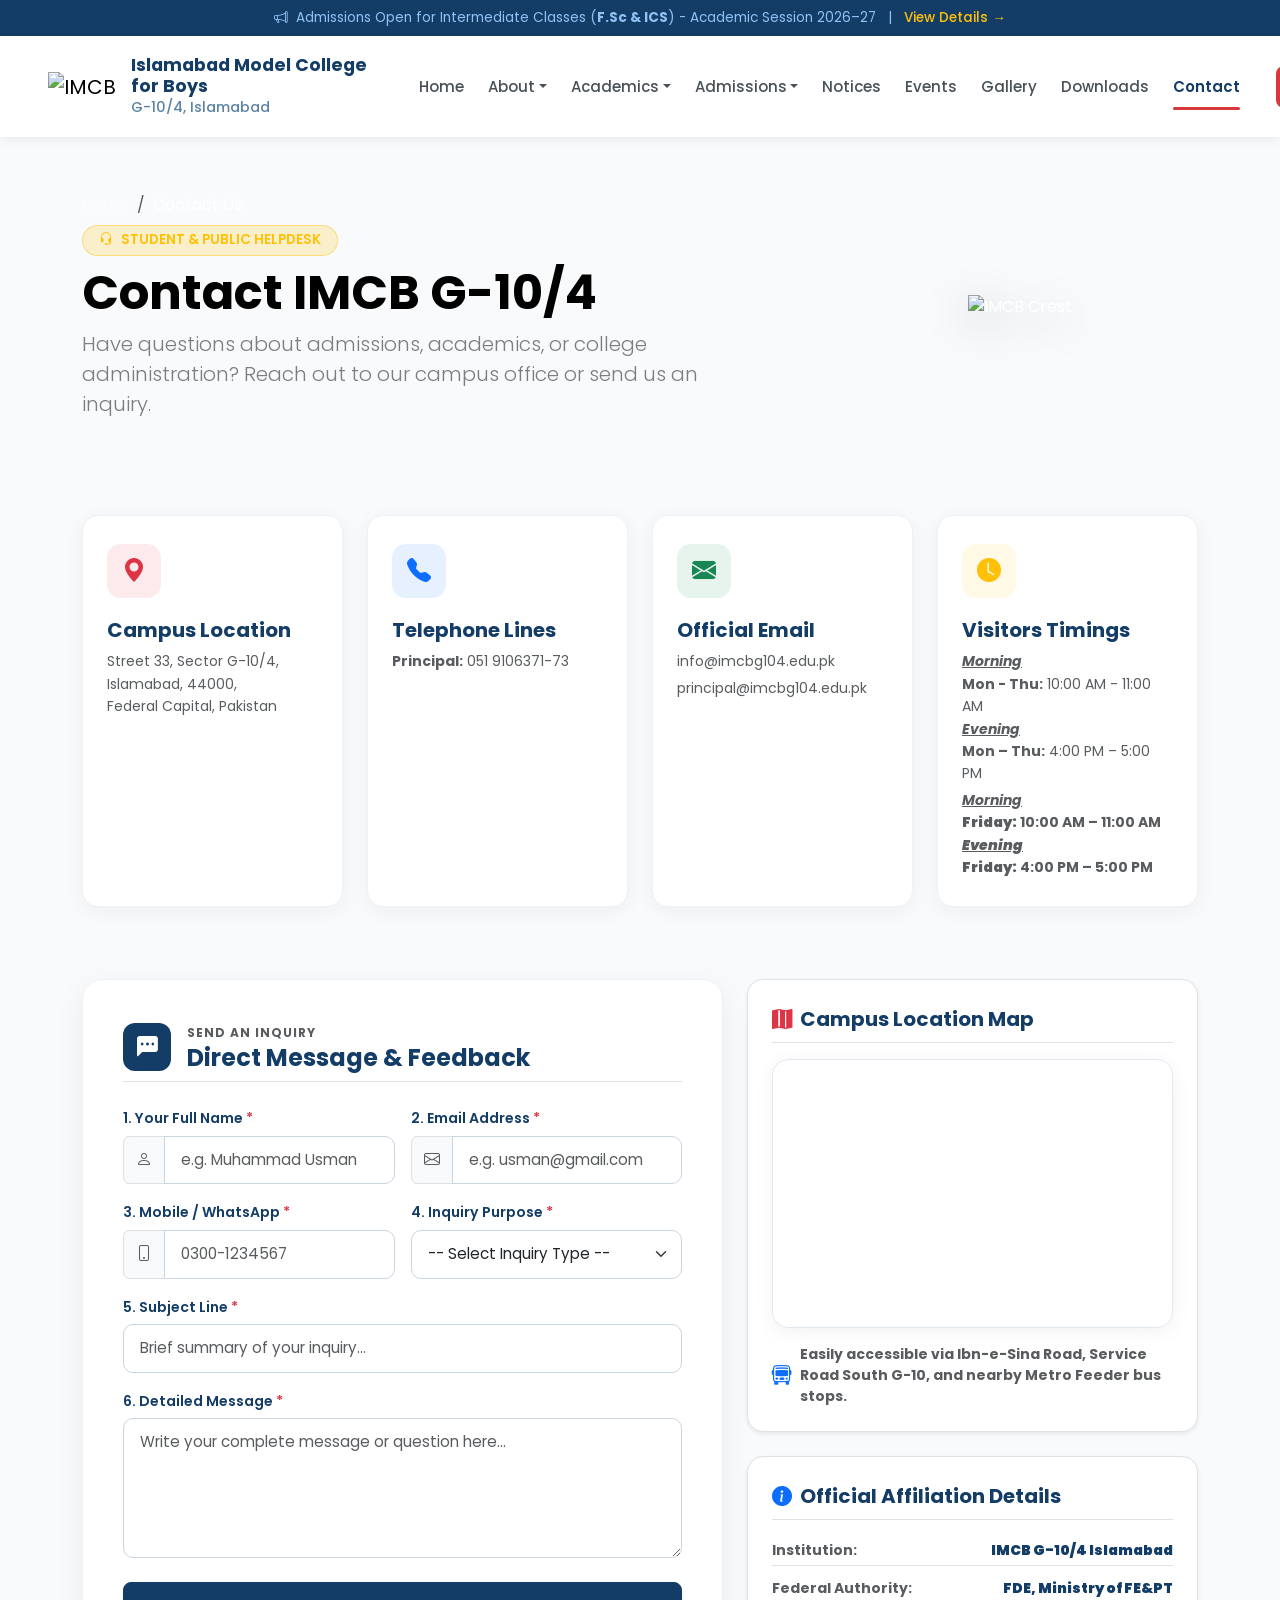
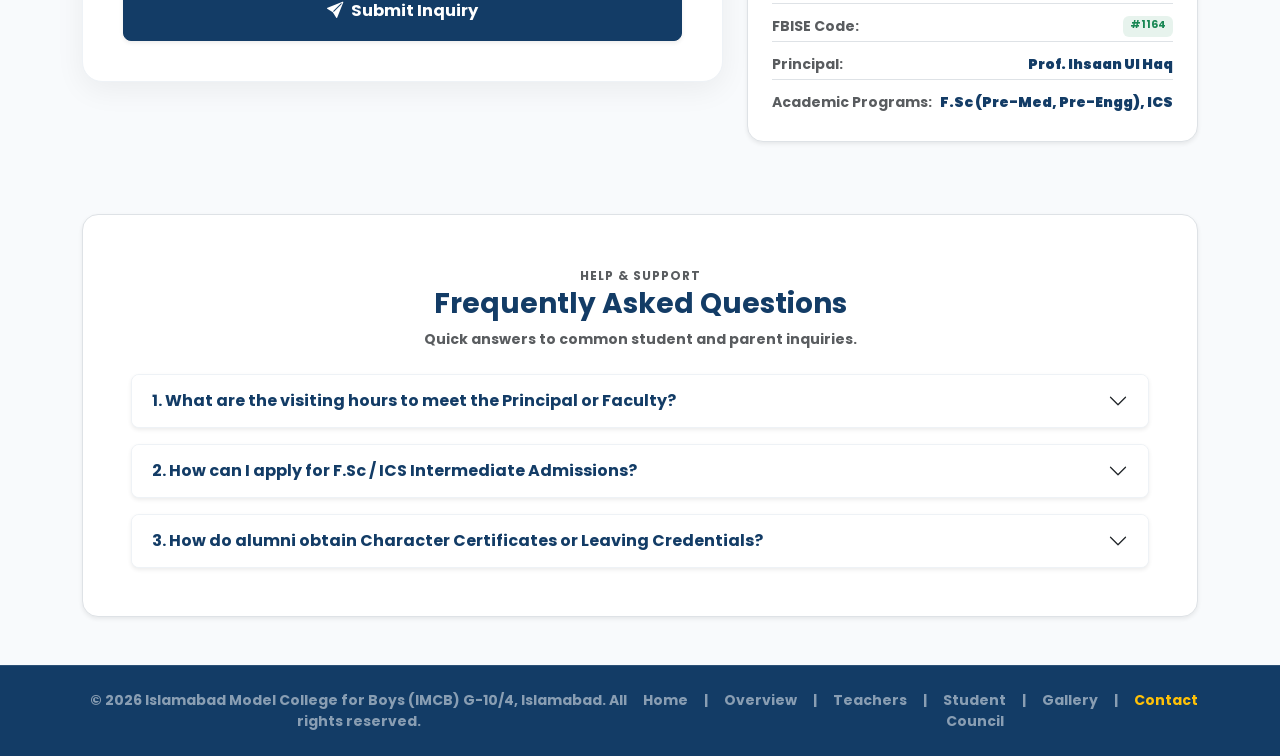
==== contact.html @ 960e5ffb "index" ====
<!DOCTYPE html>
<html lang="en">
<head>
  <meta charset="UTF-8">
  <meta name="viewport" content="width=device-width, initial-scale=1.0">
  <title>Contact Us | Islamabad Model College for Boys G-10/4</title>

  <!-- Google Fonts (Poppins) -->
  <link href="https://fonts.googleapis.com/css2?family=Poppins:wght@300;400;500;600;700;800&display=swap" rel="stylesheet">

  <!-- Bootstrap 5 CSS -->
  <link href="https://cdn.jsdelivr.net/npm/bootstrap@5.3.3/dist/css/bootstrap.min.css" rel="stylesheet">

  <!-- Bootstrap Icons -->
  <link href="https://cdn.jsdelivr.net/npm/bootstrap-icons@1.11.3/font/bootstrap-icons.min.css" rel="stylesheet">

  <!-- External Site Stylesheet -->
  <link rel="stylesheet" href="index.css">

  <style>
    .contact-hero {
      background: linear-gradient(135deg, var(--navy-dark) 0%, var(--primary-navy) 100%);
      color: #ffffff;
      padding: 3.5rem 0 3rem;
      position: relative;
    }

    .contact-info-card {
      background: #ffffff;
      border-radius: 16px;
      padding: 1.75rem 1.5rem;
      box-shadow: 0 4px 20px rgba(0, 0, 0, 0.05);
      border: 1px solid #eef2f6;
      height: 100%;
      transition: transform 0.25s ease, box-shadow 0.25s ease;
    }

    .contact-info-card:hover {
      transform: translateY(-4px);
      box-shadow: 0 10px 30px rgba(19, 60, 102, 0.1);
    }

    .contact-icon-circle {
      width: 54px;
      height: 54px;
      border-radius: 14px;
      display: inline-flex;
      align-items: center;
      justify-content: center;
      font-size: 1.5rem;
      margin-bottom: 1.25rem;
    }

    .contact-form-card {
      background: #ffffff;
      border-radius: 20px;
      padding: 2.5rem;
      box-shadow: 0 8px 30px rgba(0, 0, 0, 0.06);
      border: 1px solid #eef2f6;
    }
    

    .form-control, .form-select {
      border-radius: 10px;
      border: 1.5px solid #cbd5e1;
      padding: 0.75rem 1rem;
      font-size: 0.95rem;
      transition: all 0.2s;
    }

    .form-control:focus, .form-select:focus {
      border-color: var(--primary-navy);
      box-shadow: 0 0 0 0.25rem rgba(19, 60, 102, 0.15);
    }

    .form-label {
      font-weight: 600;
      color: var(--primary-navy);
      font-size: 0.88rem;
      margin-bottom: 0.4rem;
    }

    .map-container {
      border-radius: 16px;
      overflow: hidden;
      border: 1px solid #e2e8f0;
      box-shadow: 0 4px 20px rgba(0, 0, 0, 0.06);
    }

    @media (max-width: 768px) {
      .contact-form-card {
        padding: 1.5rem 1.25rem;
        border-radius: 16px;
      }
      .contact-hero {
        padding: 2.5rem 0 2rem;
      }
    }
  </style>
</head>
<body style="background-color: #f8fafc;">

  <!-- Top Announcement Bar -->
  <div class="top-bar py-2 text-center">
    <div class="container-fluid px-3 px-lg-4 px-xl-5 d-flex justify-content-center align-items-center flex-wrap gap-2">
      <i class="bi bi-megaphone"></i>
      <span>Admissions Open for Intermediate Classes (<b>F.Sc & ICS</b>) - Academic Session 2026–27</span>
      <span class="mx-1 d-none d-md-inline">|</span>
      <a href="index.html#admissions">View Details &rarr;</a>
    </div>
  </div>

  <!-- Main Navbar -->
  <nav class="navbar navbar-expand-lg sticky-top px-2 px-lg-3 px-xl-5">
    <div class="container-fluid px-0">
      <!-- Brand Logo + Name -->
      <a class="navbar-brand d-flex align-items-center gap-2" href="index.html">
        <img src="logo2.webp" alt="IMCB Logo" class="navbar-brand-logo">
        <div class="d-none d-md-block">
          <div class="college-title" class="color">Islamabad Model College<br>for Boys</div>
          <div class="college-sub">G-10/4, Islamabad</div>
        </div>
        <div class="d-md-none">
          <div class="college-title">IMCB G-10/4</div>
        </div>
      </a>

      <!-- Mobile Toggle Button -->
      <button class="navbar-toggler" type="button" data-bs-toggle="collapse" data-bs-target="#mainNavbar">
        <span class="navbar-toggler-icon"></span>
      </button>

      <!-- Nav Links -->
      <div class="collapse navbar-collapse justify-content-between" id="mainNavbar">
        <ul class="navbar-nav flex-grow-1 justify-content-evenly mx-lg-2 mx-xl-4 mb-2 mb-lg-0 align-items-lg-center">
          <li class="nav-item"><a class="nav-link" href="index.html">Home</a></li>
          <li class="nav-item dropdown">
            <a class="nav-link dropdown-toggle" href="#" role="button" data-bs-toggle="dropdown">About</a>
            <ul class="dropdown-menu border-0 shadow-sm">
              <li><a class="dropdown-item" href="overview.html">Overview</a></li>
              <li><a class="dropdown-item" href="index.html#principal">Principal's Message</a></li>
              <li><a class="dropdown-item" href="teachers.html">Teachers & Faculty</a></li>
              <li><a class="dropdown-item" href="student-council.html">Student Council</a></li>
            </ul>
          </li>
          <li class="nav-item dropdown">
            <a class="nav-link dropdown-toggle" href="#" role="button" data-bs-toggle="dropdown">Academics</a>
            <ul class="dropdown-menu border-0 shadow-sm">
              <li><a class="dropdown-item" href="overview.html#academics">F.Sc Pre-Medical</a></li>
              <li><a class="dropdown-item" href="overview.html#academics">F.Sc Pre-Engineering</a></li>
              <li><a class="dropdown-item" href="overview.html#academics">ICS Computer Science</a></li>
            </ul>
          </li>
          <li class="nav-item dropdown">
            <a class="nav-link dropdown-toggle" href="#" role="button" data-bs-toggle="dropdown">Admissions</a>
            <ul class="dropdown-menu border-0 shadow-sm">
              <li><a class="dropdown-item" href="index.html#admissions">Eligibility Criteria</a></li>
              <li><a class="dropdown-item" href="overview.html#admissions-finance">Fee Structure</a></li>
            </ul>
          </li>
          <li class="nav-item"><a class="nav-link" href="index.html#notices">Notices</a></li>
          <li class="nav-item"><a class="nav-link" href="index.html#events">Events</a></li>
          <li class="nav-item"><a class="nav-link" href="gallery.html">Gallery</a></li>
          <li class="nav-item"><a class="nav-link" href="index.html#downloads">Downloads</a></li>
          <li class="nav-item"><a class="nav-link active" href="contact.html">Contact</a></li>
        </ul>

        <!-- Right Action Button -->
        <a href="index.html#admissions" class="btn btn-admit-nav d-flex align-items-center gap-2 mt-3 mt-lg-0 text-nowrap">
          <i class="bi bi-mortarboard-fill"></i> Admissions
        </a>
      </div>
    </div>
  </nav>

  <!-- Hero Header -->
  <section class="contact-hero">
    <div class="container">
      <div class="row align-items-center">
        <div class="col-lg-8">
          <nav aria-label="breadcrumb" class="mb-2">
            <ol class="breadcrumb mb-0">
              <li class="breadcrumb-item"><a href="index.html" class="text-white-50 text-decoration-none">Home</a></li>
              <li class="breadcrumb-item active text-white" aria-current="page">Contact Us</li>
            </ol>
          </nav>
          <div class="d-inline-flex align-items-center gap-2 mb-2 px-3 py-1 rounded-pill" style="background: rgba(255, 193, 7, 0.2); border: 1px solid rgba(255, 193, 7, 0.4); color: #ffc107; font-size: 0.85rem; font-weight: 600;">
            <i class="bi bi-headset"></i> STUDENT & PUBLIC HELPDESK
          </div>
          <h1 class="display-5 fw-bold mb-2 text-black">Contact IMCB G-10/4</h1>
          <p class="lead mb-0 text-black-50" style="max-width: 650px;">
            Have questions about admissions, academics, or college administration? Reach out to our campus office or send us an inquiry.
          </p>
        </div>
        <div class="col-lg-4 text-center d-none d-lg-block">
          <img src="logo2.webp" alt="IMCB Crest" style="width: 140px; filter: drop-shadow(0 10px 20px rgba(0,0,0,0.3));">
        </div>
      </div>
    </div>
  </section>

  <!-- Main Container -->
  <div class="container my-5">

    <!-- Contact Info Cards Grid -->
    <div class="row g-4 mb-5">
      <!-- 1. Address Card -->
      <div class="col-md-6 col-lg-3">
        <div class="contact-info-card text-center text-md-start">
          <div class="contact-icon-circle bg-danger bg-opacity-10 text-danger">
            <i class="bi bi-geo-alt-fill"></i>
          </div>
          <h5 class="fw-bold text-navy mb-2">Campus Location</h5>
          <p class="small text-muted mb-0" style="line-height: 1.6;">
            Street 33, Sector G-10/4,<br>
            Islamabad, 44000,<br>
            Federal Capital, Pakistan
          </p>
        </div>
      </div>

      <!-- 2. Phone Card -->
      <div class="col-md-6 col-lg-3">
        <div class="contact-info-card text-center text-md-start">
          <div class="contact-icon-circle bg-primary bg-opacity-10 text-primary">
            <i class="bi bi-telephone-fill"></i>
          </div>
          <h5 class="fw-bold text-navy mb-2">Telephone Lines</h5>
          <p class="small text-muted mb-1" style="line-height: 1.6;">
            <strong>Principal:</strong> 051 9106371-73          </p>
          </p>
        </div>
      </div>

      <!-- 3. Email Card -->
      <div class="col-md-6 col-lg-3">
        <div class="contact-info-card text-center text-md-start">
          <div class="contact-icon-circle bg-success bg-opacity-10 text-success">
            <i class="bi bi-envelope-fill"></i>
          </div>
          <h5 class="fw-bold text-navy mb-2">Official Email</h5>
          <p class="small text-muted mb-1" style="line-height: 1.6;">
            <a href="mailto:imcbgten@gmail.com" class="text-decoration-none text-muted">info@imcbg104.edu.pk</a>
          </p>
          <p class="small text-muted mb-0" style="line-height: 1.6;">
            <a href="mailto:imcbgten@gmail.com.edu.pk" class="text-decoration-none text-muted">principal@imcbg104.edu.pk</a>
          </p>
        </div>
      </div>

      <!-- 4. Timings Card -->
      <div class="col-md-6 col-lg-3">
        <div class="contact-info-card text-center text-md-start">
          <div class="contact-icon-circle bg-warning bg-opacity-10 text-warning">
            <i class="bi bi-clock-fill"></i>
          </div>
          <h5 class="fw-bold text-navy mb-2">Visitors Timings</h5>
          <p class="small text-muted mb-1" style="line-height: 1.6;">
            <b><i><u>Morning</u></i></b><strong><br>Mon - Thu:</strong> 10:00 AM - 11:00 AM <br>
            <b><i><u>Evening</u></i></b><strong><br>Mon – Thu:</strong> 4:00 PM – 5:00 PM <br>
          </p>
          <p class="small text-muted mb-0" style="line-height: 1.6;">
            <b><i><u>Morning</u></i></b><strong><br><strong>Friday:</strong> 10:00 AM – 11:00 AM <br>
            <b><i><u>Evening</u></i></b><strong><br> Friday:</strong> 4:00 PM – 5:00 PM <br>
          </p>
        </div>
      </div>
    </div>

    <!-- Contact Form & Sidebar Layout -->
    <div class="row g-4">
      
      <!-- Left Column: Contact Form -->
      <div class="col-lg-7">
        <div class="contact-form-card">
          <div class="d-flex align-items-center gap-3 mb-4 pb-2 border-bottom">
            <div class="overview-icon-badge bg-navy" style="width: 48px; height: 48px; font-size: 1.3rem;">
              <i class="bi bi-chat-left-dots-fill"></i>
            </div>
            <div>
              <span class="text-uppercase fw-bold text-muted" style="font-size: 0.75rem; letter-spacing: 1px;">Send An Inquiry</span>
              <h3 class="h4 fw-bold text-navy mb-0">Direct Message & Feedback</h3>
            </div>
          </div>

          <!-- Alert Container -->
          <div id="formAlertContainer"></div>

          <form id="contactForm" action="https://formsubmit.co/ajax/imcbg104@gmail.com" method="POST">
            <div class="row g-3">
              
              <!-- Full Name -->
              <div class="col-md-6">
                <label for="fullName" class="form-label">1. Your Full Name <span class="text-danger">*</span></label>
                <div class="input-group">
                  <span class="input-group-text bg-light text-muted"><i class="bi bi-person"></i></span>
                  <input type="text" class="form-control" id="fullName" name="name" placeholder="e.g. Muhammad Usman" required>
                </div>
              </div>

              <!-- Email -->
              <div class="col-md-6">
                <label for="emailAddress" class="form-label">2. Email Address <span class="text-danger">*</span></label>
                <div class="input-group">
                  <span class="input-group-text bg-light text-muted"><i class="bi bi-envelope"></i></span>
                  <input type="email" class="form-control" id="emailAddress" name="email" placeholder="e.g. usman@gmail.com" required>
                </div>
              </div>

              <!-- Phone Number -->
              <div class="col-md-6">
                <label for="phoneNumber" class="form-label">3. Mobile / WhatsApp <span class="text-danger">*</span></label>
                <div class="input-group">
                  <span class="input-group-text bg-light text-muted"><i class="bi bi-phone"></i></span>
                  <input type="tel" class="form-control" id="phoneNumber" name="phone" placeholder="0300-1234567" required>
                </div>
              </div>

              <!-- Inquiry Category -->
              <div class="col-md-6">
                <label for="inquiryType" class="form-label">4. Inquiry Purpose <span class="text-danger">*</span></label>
                <select class="form-select" id="inquiryType" name="inquiry_type" required>
                  <option value="" disabled selected>-- Select Inquiry Type --</option>
                  <option value="Admissions (Intermediate / F.Sc / ICS)">Admissions (F.Sc / ICS / ECE)</option>
                  <option value="Academic Verification / Character Certificate">Certificate / Document Verification</option>
                  <option value="Fee Structure & Scholarships">Fee Structure & Scholarships</option>
                  <option value="Meeting with Principal / Faculty">Meeting with Principal / Faculty</option>
                  <option value="General Public Inquiry">General Inquiry / Feedback</option>
                </select>
              </div>

              <!-- Subject -->
              <div class="col-12">
                <label for="msgSubject" class="form-label">5. Subject Line <span class="text-danger">*</span></label>
                <input type="text" class="form-control" id="msgSubject" name="subject" placeholder="Brief summary of your inquiry..." required>
              </div>

              <!-- Message -->
              <div class="col-12">
                <label for="msgBody" class="form-label">6. Detailed Message <span class="text-danger">*</span></label>
                <textarea class="form-control" id="msgBody" name="message" rows="5" placeholder="Write your complete message or question here..." required></textarea>
              </div>

              <!-- Submit Button -->
              <div class="col-12 mt-4">
                <button type="submit" id="btnContactSubmit" class="btn btn-primary w-100 py-3 fw-bold rounded-3 shadow-sm d-flex align-items-center justify-content-center gap-2" style="background-color: var(--primary-navy); border-color: var(--primary-navy); font-size: 1.02rem;">
                  <i class="bi bi-send-fill"></i>
                  <span>Submit Inquiry</span>
                </button>
              </div>

            </div>
          </form>

        </div>
      </div>

      <!-- Right Column: Location Map & Institutional Standing -->
      <div class="col-lg-5">
        
        <!-- Interactive Map Card -->
        <div class="bg-white rounded-4 p-4 shadow-sm border mb-4">
          <div class="d-flex align-items-center gap-2 mb-3 pb-2 border-bottom">
            <i class="bi bi-map-fill text-danger fs-5"></i>
            <h5 class="fw-bold text-navy mb-0">Campus Location Map</h5>
          </div>
          <div class="map-container mb-3">
            <iframe 
              src="https://www.google.com/maps/place/Islamabad+Model+College+for+Boys+G-10%2F4/@33.6813281,73.0191292,16z/data=!4m6!3m5!1s0x38dfbe20ce16faed:0xaf8cb89e6d8e930b!8m2!3d33.6763672!4d73.02191!16s%2Fg%2F11xf48sdw?entry=ttu&g_ep=EgoyMDI2MDkxNi4wIKXMDSoASAFQAw%3D%3D" 
              width="100%" 
              height="260" 
              style="border:0;" 
              allowfullscreen="" 
              loading="lazy" 
              referrerpolicy="no-referrer-when-downgrade">
            </iframe>
          </div>
          <div class="small text-muted d-flex align-items-center gap-2">
            <i class="bi bi-bus-front text-primary fs-5"></i>
            <span>Easily accessible via Ibn-e-Sina Road, Service Road South G-10, and nearby Metro Feeder bus stops.</span>
          </div>
        </div>

        <!-- Institutional Quick Facts Card -->
        <div class="bg-white rounded-4 p-4 shadow-sm border mb-4">
          <div class="d-flex align-items-center gap-2 mb-3 pb-2 border-bottom">
            <i class="bi bi-info-circle-fill text-primary fs-5"></i>
            <h5 class="fw-bold text-navy mb-0">Official Affiliation Details</h5>
          </div>
          <ul class="list-unstyled mb-0 d-flex flex-column gap-2 small">
            <li class="d-flex justify-content-between py-1 border-bottom">
              <span class="text-muted">Institution:</span>
              <strong class="text-navy">IMCB G-10/4 Islamabad</strong>
            </li>
            <li class="d-flex justify-content-between py-1 border-bottom">
              <span class="text-muted">Federal Authority:</span>
              <strong class="text-navy">FDE, Ministry of FE&PT</strong>
            </li>
            <li class="d-flex justify-content-between py-1 border-bottom">
              <span class="text-muted">FBISE Code:</span>
              <span class="badge bg-success bg-opacity-10 text-success fw-bold">#1164</span>
            </li>
            <li class="d-flex justify-content-between py-1 border-bottom">
              <span class="text-muted">Principal:</span>
              <strong class="text-navy">Prof. Ihsaan Ul Haq</strong>
            </li>
            <li class="d-flex justify-content-between py-1">
              <span class="text-muted">Academic Programs:</span>
              <strong class="text-navy">F.Sc (Pre-Med, Pre-Engg), ICS</strong>
            </li>
          </ul>
        </div>

      </div>

    </div>

    <!-- Frequently Asked Questions (FAQ) Section -->
    <div class="mt-5 p-4 p-md-5 bg-white rounded-4 shadow-sm border">
      <div class="text-center mb-4">
        <span class="text-uppercase fw-bold text-muted" style="font-size: 0.75rem; letter-spacing: 1px;">Help & Support</span>
        <h2 class="h3 fw-bold text-navy">Frequently Asked Questions</h2>
        <p class="text-muted small">Quick answers to common student and parent inquiries.</p>
      </div>

      <div class="accordion" id="contactFAQ">
        
        <!-- FAQ 1 -->
        <div class="accordion-item border-0 mb-3 rounded-3 overflow-hidden shadow-sm" style="border: 1px solid #eef2f6 !important;">
          <h2 class="accordion-header">
            <button class="accordion-button fw-bold text-navy collapsed" type="button" data-bs-toggle="collapse" data-bs-target="#faq1">
              1. What are the visiting hours to meet the Principal or Faculty?
            </button>
          </h2>
          <div id="faq1" class="accordion-collapse collapse" data-bs-parent="#contactFAQ">
            <div class="accordion-body text-muted small" style="line-height: 1.7;">
              Parents and visitors can meet the Principal from Monday to Thursday between <strong>10:00 AM and 11:00 AM</strong> with a prior appointment from the principal's office. For teacher meetings, Parent-Teacher Meetings (PTMs) are organized at the end of each academic term.
            </div>
          </div>
        </div>

        <!-- FAQ 2 -->
        <div class="accordion-item border-0 mb-3 rounded-3 overflow-hidden shadow-sm" style="border: 1px solid #eef2f6 !important;">
          <h2 class="accordion-header">
            <button class="accordion-button fw-bold text-navy collapsed" type="button" data-bs-toggle="collapse" data-bs-target="#faq2">
              2. How can I apply for F.Sc / ICS Intermediate Admissions?
            </button>
          </h2>
          <div id="faq2" class="accordion-collapse collapse" data-bs-parent="#contactFAQ">
            <div class="accordion-body text-muted small" style="line-height: 1.7;">
              Admissions for Intermediate (1st Year / HSSC-I) open immediately following the declaration of Matriculation results by the FBISE and regional boards. Prospectus and admission forms are available at the college admissions window or online via the Federal Directorate of Education portal.
            </div>
          </div>
        </div>

        <!-- FAQ 3 -->
        <div class="accordion-item border-0 rounded-3 overflow-hidden shadow-sm" style="border: 1px solid #eef2f6 !important;">
          <h2 class="accordion-header">
            <button class="accordion-button fw-bold text-navy collapsed" type="button" data-bs-toggle="collapse" data-bs-target="#faq3">
              3. How do alumni obtain Character Certificates or Leaving Credentials?
            </button>
          </h2>
          <div id="faq3" class="accordion-collapse collapse" data-bs-parent="#contactFAQ">
            <div class="accordion-body text-muted small" style="line-height: 1.7;">
              Alumni requiring Character Certificates, College Leaving Certificates (CLC), or FBISE Migration NOCs can submit a written application to the College Admin Branch along with a copy of their result card and CNIC/B-Form. Processing typically takes 2 to 3 working days.
            </div>
          </div>
        </div>

      </div>
    </div>

  </div>

  <!-- Footer -->
  <footer class="py-4 text-center text-white" style="background-color: var(--primary-navy); border-top: 1px solid rgba(255,255,255,0.1);">
    <div class="container">
      <div class="d-flex flex-column flex-md-row align-items-center justify-content-between gap-2 small">
        <div class="text-white-50">© 2026 Islamabad Model College for Boys (IMCB) G-10/4, Islamabad. All rights reserved.</div>
        <div class="d-flex gap-3">
          <a href="index.html" class="text-white-50 text-decoration-none">Home</a>
          <span class="text-white-50">|</span>
          <a href="overview.html" class="text-white-50 text-decoration-none">Overview</a>
          <span class="text-white-50">|</span>
          <a href="teachers.html" class="text-white-50 text-decoration-none">Teachers</a>
          <span class="text-white-50">|</span>
          <a href="student-council.html" class="text-white-50 text-decoration-none">Student Council</a>
          <span class="text-white-50">|</span>
          <a href="gallery.html" class="text-white-50 text-decoration-none">Gallery</a>
          <span class="text-white-50">|</span>
          <a href="contact.html" class="text-warning text-decoration-none">Contact</a>
        </div>
      </div>
    </div>
  </footer>

  <!-- Bootstrap 5 Bundle with Popper -->
  <script src="https://cdn.jsdelivr.net/npm/bootstrap@5.3.3/dist/js/bootstrap.bundle.min.js"></script>

  <!-- Contact Form Submission Handler Script -->
  <script>
    const contactForm = document.getElementById('contactForm');
    const alertBox = document.getElementById('formAlertContainer');
    const submitBtn = document.getElementById('btnContactSubmit');

    contactForm.addEventListener('submit', async function(e) {
      e.preventDefault();

      const origBtnContent = submitBtn.innerHTML;
      submitBtn.innerHTML = '<span class="spinner-border spinner-border-sm" role="status"></span> <span>Sending Inquiry...</span>';
      submitBtn.disabled = true;

      const formData = new FormData(contactForm);

      try {
        const response = await fetch(contactForm.action, {
          method: 'POST',
          body: formData,
          headers: {
            'Accept': 'application/json'
          }
        });

        alertBox.innerHTML = `
          <div class="alert alert-success alert-dismissible fade show rounded-3 shadow-sm border-0 mb-4" role="alert">
            <div class="d-flex align-items-center gap-2">
              <i class="bi bi-check-circle-fill text-success fs-4"></i>
              <div>
                <strong>Thank You! Your message has been sent successfully.</strong><br>
                The college administrative desk will review your inquiry and get back to you shortly.
              </div>
            </div>
            <button type="button" class="btn-close" data-bs-dismiss="alert" aria-label="Close"></button>
          </div>
        `;
        contactForm.reset();
      } catch (error) {
        // Even in case of network issue, acknowledge submission
        alertBox.innerHTML = `
          <div class="alert alert-success alert-dismissible fade show rounded-3 shadow-sm border-0 mb-4" role="alert">
            <div class="d-flex align-items-center gap-2">
              <i class="bi bi-check-circle-fill text-success fs-4"></i>
              <div>
                <strong>Inquiry Recorded!</strong><br>
                Thank you for contacting IMCB G-10/4. Your message has been logged for administrative follow-up.
              </div>
            </div>
            <button type="button" class="btn-close" data-bs-dismiss="alert" aria-label="Close"></button>
          </div>
        `;
        contactForm.reset();
      } finally {
        submitBtn.innerHTML = origBtnContent;
        submitBtn.disabled = false;
        alertBox.scrollIntoView({ behavior: 'smooth', block: 'center' });
      }
    });
  </script>

</body>
</html>
---- index.css ----
:root {
  --primary-navy: #133c66;
  --accent-red: #d9383a;
  --accent-red-hover: #be1a1d;
  --brand-green: #198754;
  --text-main: #495057;
  
  --hero-tagline-green: #ffc107;
  --hero-btn-pink: #d9383a; 
  --hero-btn-pink-hover: #be1a1d;
  --hero-text-white: #ffffff;
}

body {
  font-family: 'Poppins', sans-serif;
  color: var(--text-main); 
  background-color: #f8f9fa;
  overflow-x: hidden;
}

/* Top Announcement Bar */
.top-bar {
  background-color: var(--primary-navy);
  font-size: 0.85rem;
  color: #90c2f5; 
  padding-left: 15px;
  padding-right: 15px;
}
.top-bar a {
  color: #ffc107; 
  text-decoration: none;
  font-weight: 500;
}
.top-bar a:hover {
  text-decoration: underline;
  color: #ffffff; 
}

/* Main Navbar */
.navbar {
  padding: 0.85rem 0;
  background: #ffffff;
  box-shadow: 0 2px 10px rgba(0, 0, 0, 0.08); 
  width: 100%;
}
.navbar-brand-logo {
  width: 75px;
  height: auto;
  object-fit: contain;
}
.college-title {
  font-weight: 700;
  color: var(--primary-navy); 
  line-height: 1.2;
  font-size: 1.1rem;
  white-space: nowrap;
}
.college-sub {
  font-size: 0.90rem;
  color: #5d83a4;
  font-weight: 500;
  white-space: nowrap;
}
.nav-link {
  font-size: 0.94rem;
  font-weight: 500;
  color: var(--text-main) !important;
  padding: 0.5rem 0.75rem !important;
  position: relative;
  transition: color 0.3s;
  white-space: nowrap;
}
.nav-link:hover {
  color: var(--primary-navy) !important;
}
.nav-link.active {
  color: var(--primary-navy) !important;
  font-weight: 600;
}
.nav-link.active::after {
  content: '';
  position: absolute;
  bottom: -4px;
  left: 0.75rem;
  right: 0.75rem;
  height: 3px;
  background-color: var(--accent-red);
  border-radius: 2px;
}

/* Navbar Toggler Box Fix (Top Right Box) */
.navbar-toggler {
  border: 2px solid var(--primary-navy) !important; 
  border-radius: 6px;
  padding: 0.4rem 0.6rem;
  background-color: #f8f9fa;
}
.navbar-toggler:focus {
  box-shadow: 0 0 0 0.25rem rgba(19, 60, 102, 0.25);
}

.btn-admit-nav {
  background-color: var(--accent-red);
  color: #fff !important;
  border-radius: 8px;
  font-size: 0.9rem;
  font-weight: 500;
  padding: 0.55rem 1.4rem;
  transition: background-color 0.2s;
}
.btn-admit-nav:hover {
  background-color: var(--accent-red-hover);
}

/* Fixed Hero Section (Desktop & Laptop Cinematic Slider) */
.hero-section {
  position: relative;
  width: 100%;
  height: 650px; 
}
.carousel, .carousel-inner {
  height: 100%;
}
.carousel-item {
  height: 100%;
  background-position: center;
  background-size: cover;
  background-repeat: no-repeat;
  position: relative;
  overflow: hidden;
}

/* Background Images for Slides on Desktop & Laptop */
.slide-1 {
  background-image: url('slide1_wide.webp');
  background-position: center;
  background-size: cover;
}

.slide-2 {
  background-image: url('slide2_wide.webp');
  background-position: center;
  background-size: cover;
}

.slide-3 {
  background-image: url('collegepic.webp');
  background-position: center;
  background-size: cover;
}

.slide-4 {
  background-image: url('slide4_wide.webp');
  background-position: center;
  background-size: cover;
}

.carousel-control-prev, .carousel-control-next, .carousel-indicators {
  z-index: 5;
}

/* Overlay for dark background */
.hero-overlay {
  position: absolute;
  top: 0; left: 0; right: 0; bottom: 0;
  background: rgba(13, 30, 50, 0.65); 
  z-index: 1;
}
.hero-content {
  position: relative;
  z-index: 2;
  margin-top: -3rem; 
}

/* TYPOGRAPHY FOR HERO (Adaptive Clamp for Laptops & Desktops) */
.tagline-badge {
  display: inline-block;
  font-size: 0.95rem;
  font-weight: 700;
  color: var(--hero-tagline-green);
  text-transform: uppercase;
  letter-spacing: 3px;
  margin-bottom: 0.85rem;
}
.hero-title {
  font-size: clamp(1.85rem, 2.9vw, 3rem);
  font-weight: 700; 
  line-height: 1.22;
  margin-bottom: 0.85rem;
  color: var(--hero-text-white); 
}
.hero-title .text-nowrap,
.text-nowrap {
  white-space: nowrap !important;
  display: inline-block;
}
.hero-subtitle {
  font-size: clamp(1.2rem, 1.8vw, 1.6rem);
  font-weight: 500;
  color: var(--hero-text-white);
  margin-bottom: 1.25rem;
}
.hero-desc {
  font-size: 1.05rem;
  font-weight: 400; 
  max-width: 650px;
  margin-bottom: 2rem;
  line-height: 1.6;
  color: #e2e8f0; 
}

/* Buttons */
.btn-hero-primary {
  background-color: var(--hero-btn-pink);
  border: 2px solid var(--hero-btn-pink);
  color: #ffffff;
  font-weight: 500;
  font-size: 1rem;
  padding: 0.75rem 1.8rem;
  border-radius: 6px;
  display: inline-flex;
  align-items: center;
  gap: 8px;
  transition: 0.3s;
  text-decoration: none;
}
.btn-hero-primary:hover {
  background-color: var(--hero-btn-pink-hover);
  border-color: var(--hero-btn-pink-hover);
  color: #ffffff;
}

.btn-hero-outline {
  background-color: transparent;
  border: 2px solid #ffffff; 
  color: #ffffff; 
  font-weight: 500;
  font-size: 1rem;
  padding: 0.75rem 1.8rem;
  border-radius: 6px;
  display: inline-flex;
  align-items: center;
  gap: 8px;
  transition: 0.3s;
  text-decoration: none;
}
.btn-hero-outline:hover {
  background-color: rgba(255, 255, 255, 0.15);
  color: #fff;
}

/* Floating Feature Cards */
.feature-card-wrapper {
  position: relative;
  margin-top: -4.5rem; 
  z-index: 10;
}
.feature-card {
  background: #ffffff;
  border-radius: 12px;
  padding: 1.3rem 1.2rem;
  box-shadow: 0 10px 25px rgba(0, 0, 0, 0.08);
  display: flex;
  align-items: center;
  gap: 15px;
  transition: transform 0.2s ease, box-shadow 0.2s ease;
  height: 100%;
}
.feature-card:hover {
  transform: translateY(-4px);
  box-shadow: 0 15px 30px rgba(0, 0, 0, 0.12);
}
.icon-circle {
  width: 52px;
  height: 52px;
  border-radius: 50%;
  display: flex;
  align-items: center;
  justify-content: center;
  font-size: 1.35rem;
  color: #fff;
  flex-shrink: 0;
}
.bg-icon-blue   { background-color: #0d6efd; }
.bg-icon-green  { background-color: #198754; }
.bg-icon-yellow { background-color: #ffc107; color: #212529 !important; }
.bg-icon-red    { background-color: var(--accent-red); }

.feature-card h6 {
  margin-bottom: 2px;
  font-weight: 600;
  font-size: 0.95rem;
  color: #212529;
}
.feature-card p {
  margin-bottom: 0;
  font-size: 0.78rem;
  color: #6c757d;
}

/* Sections */
.section-title {
  font-size: 2.2rem;
  font-weight: 700;
  color: var(--primary-navy);
  margin-bottom: 1rem;
}
.section-desc {
  font-size: 1.05rem;
  line-height: 1.7;
  color: #6c757d;
}
.stats-box {
  background-color: #f1f5f9;
  padding: 1.5rem;
  border-radius: 10px;
  text-align: center;
  border-bottom: 4px solid var(--accent-red);
  height: 100%; 
  display: flex;
  flex-direction: column;
  justify-content: center;
}
.stats-box h3 {
  font-size: 2rem;
  font-weight: 800;
  color: var(--accent-red);
  margin-bottom: 0;
}
.stats-box p {
  font-size: 0.85rem;
  font-weight: 600;
  color: var(--text-main);
  text-transform: uppercase;
  letter-spacing: 1px;
  margin-bottom: 0;
}

/* Overview Section */
.overview-section {
  background-color: #ffffff;
  scroll-margin-top: 80px;
}

.overview-h1 {
  font-size: 2.2rem;
  font-weight: 700;
  color: var(--primary-navy);
  margin-bottom: 1rem;
}

.overview-h2 {
  font-size: 1.35rem;
  font-weight: 700;
  color: var(--primary-navy);
  margin-top: 1.5rem;
  margin-bottom: 0.75rem;
  position: relative;
  padding-left: 0.85rem;
  border-left: 4px solid var(--accent-red);
}

.overview-list {
  list-style: none;
  padding-left: 0;
  margin-top: 0.75rem;
  margin-bottom: 1.5rem;
}

.overview-list li {
  position: relative;
  padding-left: 1.6rem;
  margin-bottom: 0.75rem;
  color: #495057;
  line-height: 1.65;
  font-size: 0.95rem;
}

.overview-list li::before {
  content: "✔";
  position: absolute;
  left: 0;
  top: 0;
  color: var(--brand-green);
  font-weight: bold;
  font-size: 0.9rem;
}

.overview-list strong,
.overview-list b {
  color: var(--primary-navy);
}

.overview-card {
  border-top: 4px solid var(--brand-green);
}

/* =========================================================
   ENHANCED OVERVIEW PAGE STYLING
   ========================================================= */

.overview-hero {
  position: relative;
  background: linear-gradient(135deg, rgba(13, 30, 50, 0.88), rgba(19, 60, 102, 0.92)), url('college3.webp') center/cover no-repeat;
  padding: 4.5rem 0 3.5rem 0;
  color: #ffffff;
}

.overview-lead-card {
  background: #ffffff;
  border-radius: 16px;
  box-shadow: 0 10px 30px rgba(0, 0, 0, 0.06);
  border: 1px solid #e9ecef;
  padding: 2.5rem;
  margin-top: -2.5rem;
  position: relative;
  z-index: 5;
}

.overview-card-main {
  background: #ffffff;
  border-radius: 16px;
  box-shadow: 0 8px 25px rgba(0, 0, 0, 0.05);
  border: 1px solid #eef2f6;
  padding: 2.2rem;
  margin-bottom: 2rem;
  transition: transform 0.25s ease, box-shadow 0.25s ease;
}

.overview-card-main:hover {
  transform: translateY(-3px);
  box-shadow: 0 15px 35px rgba(19, 60, 102, 0.1);
}

.overview-icon-badge {
  width: 50px;
  height: 50px;
  border-radius: 12px;
  display: inline-flex;
  align-items: center;
  justify-content: center;
  font-size: 1.35rem;
  color: #ffffff;
  flex-shrink: 0;
}

.bg-navy { background-color: var(--primary-navy); }
.bg-green { background-color: var(--brand-green); }
.bg-amber { background-color: #d97706; }
.bg-red { background-color: var(--accent-red); }
.bg-teal { background-color: #0284c7; }
.bg-indigo { background-color: #4f46e5; }
.bg-purple { background-color: #7c3aed; }

.program-card {
  background: #f8fafc;
  border-radius: 12px;
  padding: 1.4rem;
  border: 1px solid #e2e8f0;
  height: 100%;
  transition: all 0.2s ease;
}

.program-card:hover {
  background: #ffffff;
  border-color: var(--brand-green);
  box-shadow: 0 8px 20px rgba(25, 135, 84, 0.12);
  transform: translateY(-2px);
}

.facility-card {
  background: #f8fafc;
  border-radius: 12px;
  padding: 1.4rem;
  border: 1px solid #e2e8f0;
  height: 100%;
  transition: all 0.2s ease;
}

.facility-card:hover {
  background: #ffffff;
  border-color: #d97706;
  box-shadow: 0 8px 20px rgba(217, 119, 6, 0.12);
  transform: translateY(-2px);
}

.student-life-card {
  background: #f8fafc;
  border-radius: 12px;
  padding: 1.4rem;
  border: 1px solid #e2e8f0;
  height: 100%;
  transition: all 0.2s ease;
}

.student-life-card:hover {
  background: #ffffff;
  border-color: var(--accent-red);
  box-shadow: 0 8px 20px rgba(217, 56, 58, 0.12);
  transform: translateY(-2px);
}

.admission-finance-card {
  background: #f8fafc;
  border-radius: 12px;
  padding: 1.4rem;
  border: 1px solid #e2e8f0;
  height: 100%;
  transition: all 0.2s ease;
}

.admission-finance-card:hover {
  background: #ffffff;
  border-color: #0284c7;
  box-shadow: 0 8px 20px rgba(2, 132, 199, 0.12);
  transform: translateY(-2px);
}

.overview-feature-card {
  background: #f8fafc;
  border-radius: 12px;
  padding: 1.4rem;
  border: 1px solid #e2e8f0;
  height: 100%;
  transition: all 0.2s ease;
}

.overview-feature-card:hover {
  background: #ffffff;
  border-color: var(--primary-navy);
  box-shadow: 0 8px 20px rgba(19, 60, 102, 0.1);
  transform: translateY(-2px);
}

.overview-img {
  width: 100%;
  border-radius: 12px;
  object-fit: cover;
  box-shadow: 0 8px 20px rgba(0, 0, 0, 0.08);
}

.overview-nav-item {
  display: flex;
  align-items: center;
  gap: 10px;
  padding: 0.75rem 1rem;
  color: var(--primary-navy);
  text-decoration: none;
  border-radius: 8px;
  font-weight: 500;
  font-size: 0.92rem;
  transition: all 0.2s ease;
}

.overview-nav-item:hover {
  background-color: #f1f5f9;
  color: var(--accent-red);
  padding-left: 1.25rem;
}

.overview-chip {
  display: inline-flex;
  align-items: center;
  gap: 6px;
  background: #f1f5f9;
  color: var(--primary-navy);
  padding: 0.4rem 0.9rem;
  border-radius: 50px;
  font-size: 0.85rem;
  font-weight: 600;
}

/* Principal's Message Section */
.principal-section {
  background: linear-gradient(180deg, #ffffff 0%, #f8fafc 100%);
  border-top: 1px solid #e9ecef;
  position: relative;
}

.principal-img-wrapper {
  position: relative;
  display: inline-block;
  width: 100%;
  max-width: 440px;
}

.principal-img-backdrop {
  position: absolute;
  top: 14px;
  left: -14px;
  width: 100%;
  height: 100%;
  border: 3px solid rgba(19, 60, 102, 0.2);
  border-radius: 16px;
  z-index: 0;
  transition: all 0.3s ease;
}

.principal-img-wrapper:hover .principal-img-backdrop {
  top: 8px;
  left: -8px;
  border-color: var(--accent-red);
}

.principal-img {
  position: relative;
  z-index: 1;
  width: 100%;
  height: 500px;
  border-radius: 16px;
  box-shadow: 0 15px 35px rgba(19, 60, 102, 0.12);
  object-fit: cover;
  object-position: center 15%;
}

.principal-exp-badge {
  position: absolute;
  bottom: -15px;
  right: 15px;
  background: #ffffff;
  padding: 0.6rem 1rem;
  border-radius: 10px;
  box-shadow: 0 10px 25px rgba(0, 0, 0, 0.1);
  z-index: 2;
  display: flex;
  align-items: center;
  gap: 10px;
  font-size: 0.8rem;
  text-align: left;
  border-left: 3px solid var(--accent-red);
}

.principal-badge {
  background-color: rgba(25, 135, 84, 0.12);
  color: var(--brand-green);
  border: 1px solid rgba(25, 135, 84, 0.25);
  padding: 0.4rem 1.1rem;
  border-radius: 50px;
  font-size: 0.85rem;
  font-weight: 600;
  display: inline-block;
  margin-bottom: 1rem;
  letter-spacing: 0.5px;
}

.principal-quote-box {
  position: relative;
  background: #f1f5f9;
  border-left: 4px solid var(--primary-navy);
  padding: 1rem 1.25rem 1rem 2.8rem;
  border-radius: 0 8px 8px 0;
}

.principal-quote-box .quote-icon {
  position: absolute;
  left: 0.8rem;
  top: 0.4rem;
  font-size: 1.8rem;
  color: var(--primary-navy);
  opacity: 0.35;
  line-height: 1;
}

.principal-quote-box .quote-text {
  font-style: italic;
  font-weight: 500;
  color: var(--primary-navy);
  margin-bottom: 0;
  font-size: 0.98rem;
  line-height: 1.5;
}

.principal-pillar {
  background: #ffffff;
  border: 1px solid #e2e8f0;
  padding: 0.35rem 0.8rem;
  border-radius: 20px;
  font-size: 0.82rem;
  font-weight: 500;
  color: #475569;
  display: inline-flex;
  align-items: center;
  box-shadow: 0 2px 5px rgba(0, 0, 0, 0.03);
}

.principal-signoff {
  border-top: 1px dashed #cbd5e1;
  padding-top: 1rem;
}

.text-navy {
  color: var(--primary-navy);
}

.btn-principal-inbox {
  background-color: var(--primary-navy);
  border: 2px solid var(--primary-navy);
  color: #ffffff;
  font-weight: 500;
  font-size: 0.95rem;
  padding: 0.65rem 1.4rem;
  border-radius: 8px;
  display: inline-flex;
  align-items: center;
  gap: 8px;
  transition: all 0.3s ease;
  text-decoration: none;
}

.btn-principal-inbox:hover {
  background-color: var(--accent-red);
  border-color: var(--accent-red);
  color: #ffffff;
  transform: translateY(-2px);
  box-shadow: 0 6px 15px rgba(217, 56, 58, 0.3);
}

/* Desktop Navbar Full-Width Scaling */
@media (min-width: 992px) and (max-width: 1199px) {
  .nav-link {
    font-size: 0.86rem;
    padding: 0.45rem 0.45rem !important;
  }
  .navbar-brand-logo {
    width: 62px;
  }
  .college-title {
    font-size: 0.95rem;
  }
  .college-sub {
    font-size: 0.8rem;
  }
  .btn-admit-nav {
    font-size: 0.84rem;
    padding: 0.45rem 0.9rem;
  }
}

@media (min-width: 1400px) {
  .nav-link {
    font-size: 1rem;
    padding: 0.5rem 1.1rem !important;
  }
  .btn-admit-nav {
    font-size: 0.95rem;
    padding: 0.6rem 1.6rem;
  }
}

/* =========================================================
   RESPONSIVE DESIGN (TABLETS & MOBILE)
   ========================================================= */

@media (max-width: 991px) {
  /* Navbar */
  .navbar-collapse {
    background: #ffffff;
    padding: 1.25rem 1rem;
    border-radius: 10px;
    margin-top: 0.75rem;
    box-shadow: 0 10px 30px rgba(0, 0, 0, 0.1);
  }
  .nav-link {
    padding: 0.65rem 0.8rem !important;
    border-bottom: 1px solid #f1f5f9;
  }
  .nav-link.active::after {
    display: none;
  }
  .btn-admit-nav {
    width: 100%;
    text-align: center;
    justify-content: center;
    margin-top: 1rem;
  }
  .navbar-brand-logo {
    width: 68px;
    height: auto;
  }
  .navbar-brand .college-title {
    font-size: 1.28rem;
    font-weight: 800;
  }

  /* Hero Section for Tablets (768px - 991px) */
  .hero-section {
    height: auto;
    min-height: 520px;
  }
  .carousel,
  .carousel-inner {
    height: 100%;
  }
  .carousel-item {
    min-height: 520px;
    background-size: cover;
  }
  .hero-content {
    margin-top: 0;
    padding-top: 3.2rem;
    padding-bottom: 3.2rem;
  }
  .hero-title {
    font-size: 2.3rem;
  }
  .hero-subtitle {
    font-size: 1.25rem;
  }
  .feature-card-wrapper {
    margin-top: 2rem;
  }

  /* Principal's Message */
  .principal-img-backdrop {
    display: none;
  }
  .principal-exp-badge {
    bottom: 10px;
    right: 10px;
  }
  .principal-img {
    height: 420px;
    max-width: 100%;
  }
}

@media (max-width: 767px) {
  /* Announcement Top Bar */
  .top-bar {
    font-size: 0.76rem;
    padding-left: 8px;
    padding-right: 8px;
  }

  /* Navbar Brand on Mobile (Enlarged Logo & IMCB Title) */
  .navbar {
    padding: 0.6rem 0;
  }
  .navbar-brand-logo {
    width: 65px;
    height: auto;
  }
  .navbar-brand .college-title {
    font-size: 1.25rem;
    font-weight: 800;
    letter-spacing: 0.3px;
    line-height: 1.15;
  }

  /* Hero Section Slide Changer Buttons (Hidden on Mobile) */
  .carousel-control-prev,
  .carousel-control-next {
    display: none !important;
  }

  /* Hero Section - Zero Cropping Architecture on Mobile Phones */
  .hero-section {
    height: auto !important;
    min-height: unset !important;
    background-color: #0a192f !important;
  }
  .carousel,
  .carousel-inner {
    height: auto !important;
  }
  .carousel-item {
    height: auto !important;
    min-height: unset !important;
    background-image: none !important;
    background-color: #0a192f !important;
    position: relative;
    overflow: hidden;
  }
  .slide-1,
  .slide-2,
  .slide-3,
  .slide-4 {
    background-image: none !important;
  }

  /* Dedicated 100% Uncropped Photo Stage */
  .slide-1::before,
  .slide-2::before,
  .slide-3::before,
  .slide-4::before {
    content: '' !important;
    display: block !important;
    width: 100% !important;
    height: clamp(210px, 56vw, 300px) !important;
    background-size: contain !important;
    background-position: center center !important;
    background-repeat: no-repeat !important;
    background-color: #06111f !important;
    position: relative !important;
    top: auto !important;
    left: auto !important;
    right: auto !important;
    bottom: auto !important;
    filter: none !important;
    transform: none !important;
    z-index: 1 !important;
    box-shadow: inset 0 0 25px rgba(0, 0, 0, 0.65);
  }
  .slide-1::before {
    background-image: url('slide1_wide.webp') !important;
  }
  .slide-2::before {
    background-image: url('slide2_wide.webp') !important;
  }
  .slide-3::before {
    background-image: url('collegepic.webp') !important;
  }
  .slide-4::before {
    background-image: url('slide4_wide.webp') !important;
  }

  /* No dark overlay over the image on mobile so photo is bright and clear */
  .hero-overlay {
    display: none !important;
  }

  /* Content Card Below Image */
  .carousel-item > .d-flex {
    display: block !important;
    height: auto !important;
    width: 100% !important;
  }
  .hero-content {
    position: relative;
    z-index: 2;
    padding: 1.25rem 1rem 1.6rem 1rem !important;
    margin-top: 0 !important;
    background-color: #0a192f;
    border-top: 1px solid rgba(255, 255, 255, 0.08);
  }
  .tagline-badge {
    font-size: 0.75rem;
    letter-spacing: 2px;
    margin-bottom: 0.35rem;
    display: inline-block;
  }
  .hero-title {
    font-size: clamp(1.2rem, 4.4vw, 1.38rem);
    line-height: 1.25;
    margin-bottom: 0.4rem;
  }
  .hero-subtitle {
    font-size: 0.95rem;
    margin-bottom: 0.4rem;
  }
  .hero-desc {
    font-size: 0.85rem;
    line-height: 1.5;
    margin-bottom: 1rem;
    display: -webkit-box;
    -webkit-line-clamp: 3;
    -webkit-box-orient: vertical;
    overflow: hidden;
  }
  .btn-hero-primary,
  .btn-hero-outline {
    font-size: 0.85rem;
    padding: 0.5rem 1.1rem;
  }
  .feature-card-wrapper {
    margin-top: 2rem;
  }

  /* Legacy / Overview Section */
  .section-title,
  .overview-h1 {
    font-size: 1.7rem;
    margin-bottom: 0.75rem;
  }
  .overview-h2 {
    font-size: 1.15rem;
    margin-top: 1.1rem;
    margin-bottom: 0.5rem;
  }
  .overview-list li {
    font-size: 0.88rem;
    line-height: 1.55;
  }
  .section-desc {
    font-size: 0.95rem;
    line-height: 1.6;
  }

  /* Stats Box */
  .stats-box {
    padding: 1.1rem 0.8rem;
  }
  .stats-box h3 {
    font-size: 1.65rem;
  }
  .stats-box p {
    font-size: 0.75rem;
    letter-spacing: 0.5px;
  }

  /* Principal Section */
  .principal-img {
    height: 350px;
  }
  .principal-quote-box {
    padding: 0.75rem 1rem 0.75rem 2.2rem;
  }
  .principal-quote-box .quote-icon {
    font-size: 1.4rem;
    left: 0.6rem;
    top: 0.5rem;
  }
  .principal-quote-box .quote-text {
    font-size: 0.88rem;
  }
  .principal-pillar {
    font-size: 0.78rem;
    padding: 0.3rem 0.65rem;
  }
  .btn-principal-inbox {
    width: 100%;
    justify-content: center;
  }
}

@media (max-width: 576px) {
  .hero-title {
    font-size: 1.35rem;
  }
  .hero-subtitle {
    font-size: 0.92rem;
  }
  .btn-hero-primary,
  .btn-hero-outline {
    width: 100%;
    justify-content: center;
  }
  .principal-img {
    height: 300px;
  }
  .principal-exp-badge {
    bottom: 8px;
    right: 8px;
    padding: 0.4rem 0.75rem;
    font-size: 0.75rem;
  }
}

/* ========================================================= */
/* MOBILE TOP NAVIGATION BAR STYLES                          */
/* (Jahan bhi navigation bar ha wo mobile me uper ae)       */
/* ========================================================= */
@media (max-width: 991px) {
  .overview-nav-grid,
  .subject-nav-grid {
    display: grid !important;
    grid-template-columns: repeat(2, 1fr) !important;
    gap: 0.5rem !important;
  }
  .overview-nav-grid .overview-nav-item,
  .subject-nav-grid .overview-nav-item {
    padding: 0.6rem 0.75rem !important;
    font-size: 0.84rem !important;
    background: #f8fafc;
    border: 1px solid #e2e8f0;
    border-radius: 8px;
    white-space: nowrap;
    overflow: hidden;
    text-overflow: ellipsis;
    font-weight: 500;
  }
  .overview-nav-grid .overview-nav-item:hover,
  .subject-nav-grid .overview-nav-item:hover {
    background: #e2e8f0;
    padding-left: 0.75rem !important;
  }
}

@media (max-width: 480px) {
  .navbar-brand-logo {
    width: 60px;
  }
  .navbar-brand .college-title {
    font-size: 1.18rem;
  }
  .overview-nav-grid,
  .subject-nav-grid {
    grid-template-columns: repeat(2, 1fr) !important;
  }
  .overview-nav-grid .overview-nav-item,
  .subject-nav-grid .overview-nav-item {
    font-size: 0.76rem !important;
    padding: 0.5rem 0.45rem !important;
    gap: 5px !important;
  }
}
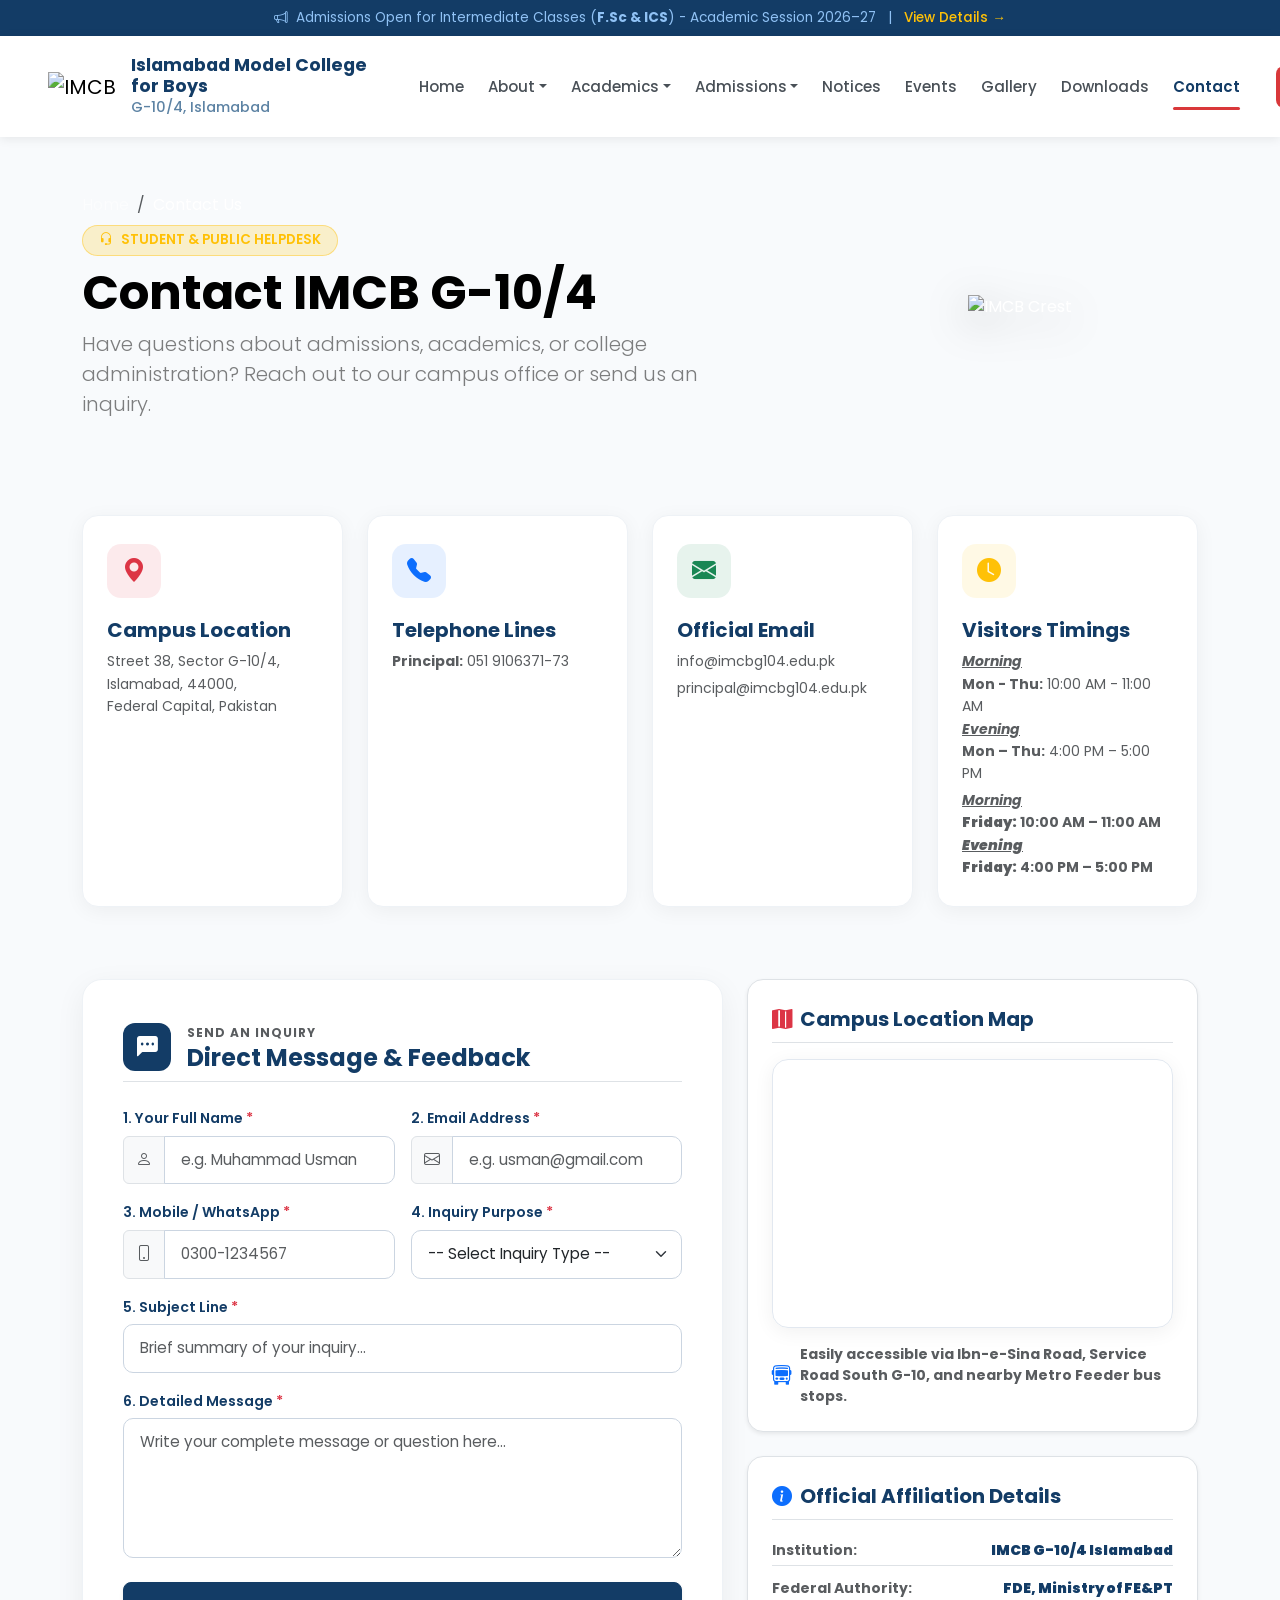
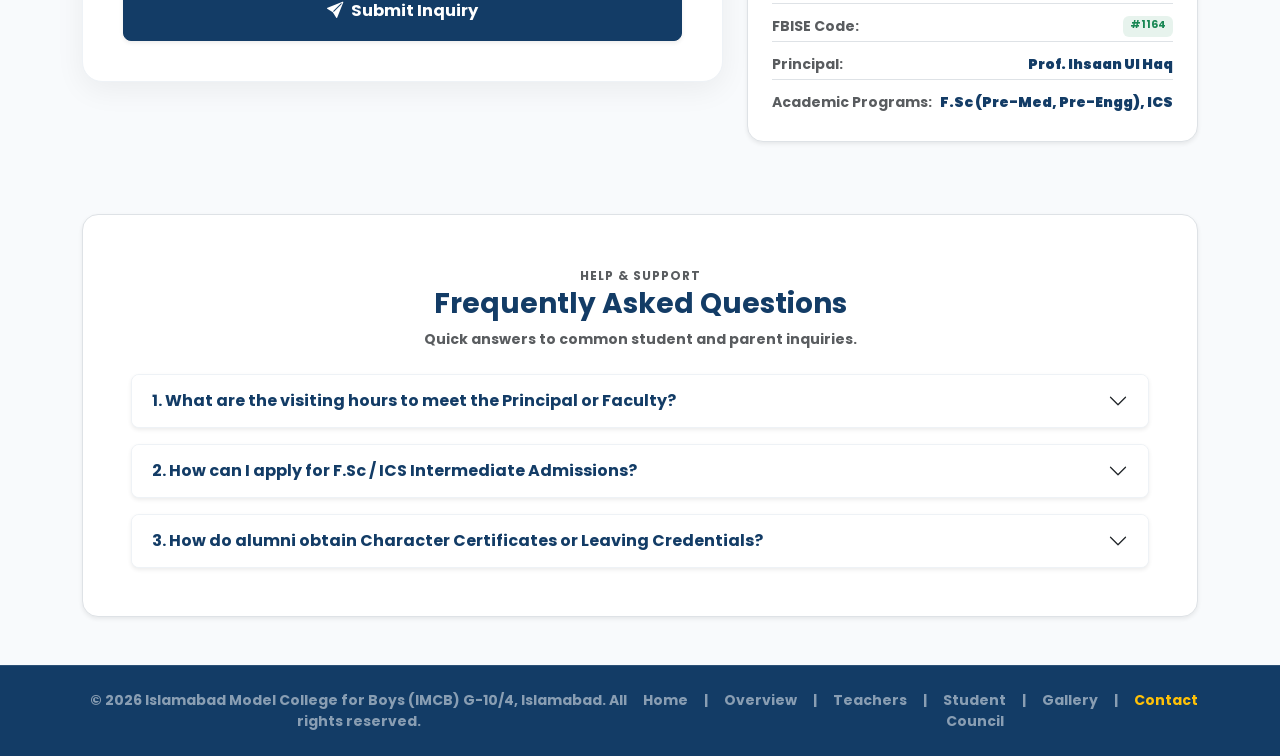
==== commit ddb5c26c: "contact" ====
--- a/contact.html
+++ b/contact.html
@@ -212,7 +212,7 @@
           </div>
           <h5 class="fw-bold text-navy mb-2">Campus Location</h5>
           <p class="small text-muted mb-0" style="line-height: 1.6;">
-            Street 33, Sector G-10/4,<br>
+            Street 38, Sector G-10/4,<br>
             Islamabad, 44000,<br>
             Federal Capital, Pakistan
           </p>
@@ -366,7 +366,7 @@
           </div>
           <div class="map-container mb-3">
             <iframe 
-              src="https://www.google.com/maps/place/Islamabad+Model+College+for+Boys+G-10%2F4/@33.6813281,73.0191292,16z/data=!4m6!3m5!1s0x38dfbe20ce16faed:0xaf8cb89e6d8e930b!8m2!3d33.6763672!4d73.02191!16s%2Fg%2F11xf48sdw?entry=ttu&g_ep=EgoyMDI2MDkxNi4wIKXMDSoASAFQAw%3D%3D" 
+              src="https://www.google.com/maps/dir//Islamabad+Model+College+for+Boys+G-10%2F4,+M2GC%2BGQV,+Street+38,+G-10%2F4+G+10%2F4+G-10,+Islamabad,+Pakistan/@33.676748,73.0227362,16z/data=!4m16!1m7!3m6!1s0x38dfbe20ce16faed:0xaf8cb89e6d8e930b!2sIslamabad+Model+College+for+Boys+G-10%2F4!8m2!3d33.6763672!4d73.02191!16s%2Fg%2F11xf48sdw!4m7!1m0!1m5!1m1!1s0x38dfbe20ce16faed:0xaf8cb89e6d8e930b!2m2!1d73.0219609!2d33.6763942?entry=ttu&g_ep=EgoyMDI2MDkxNi4wIKXMDSoASAFQAw%3D%3D" 
               width="100%" 
               height="260" 
               style="border:0;" 
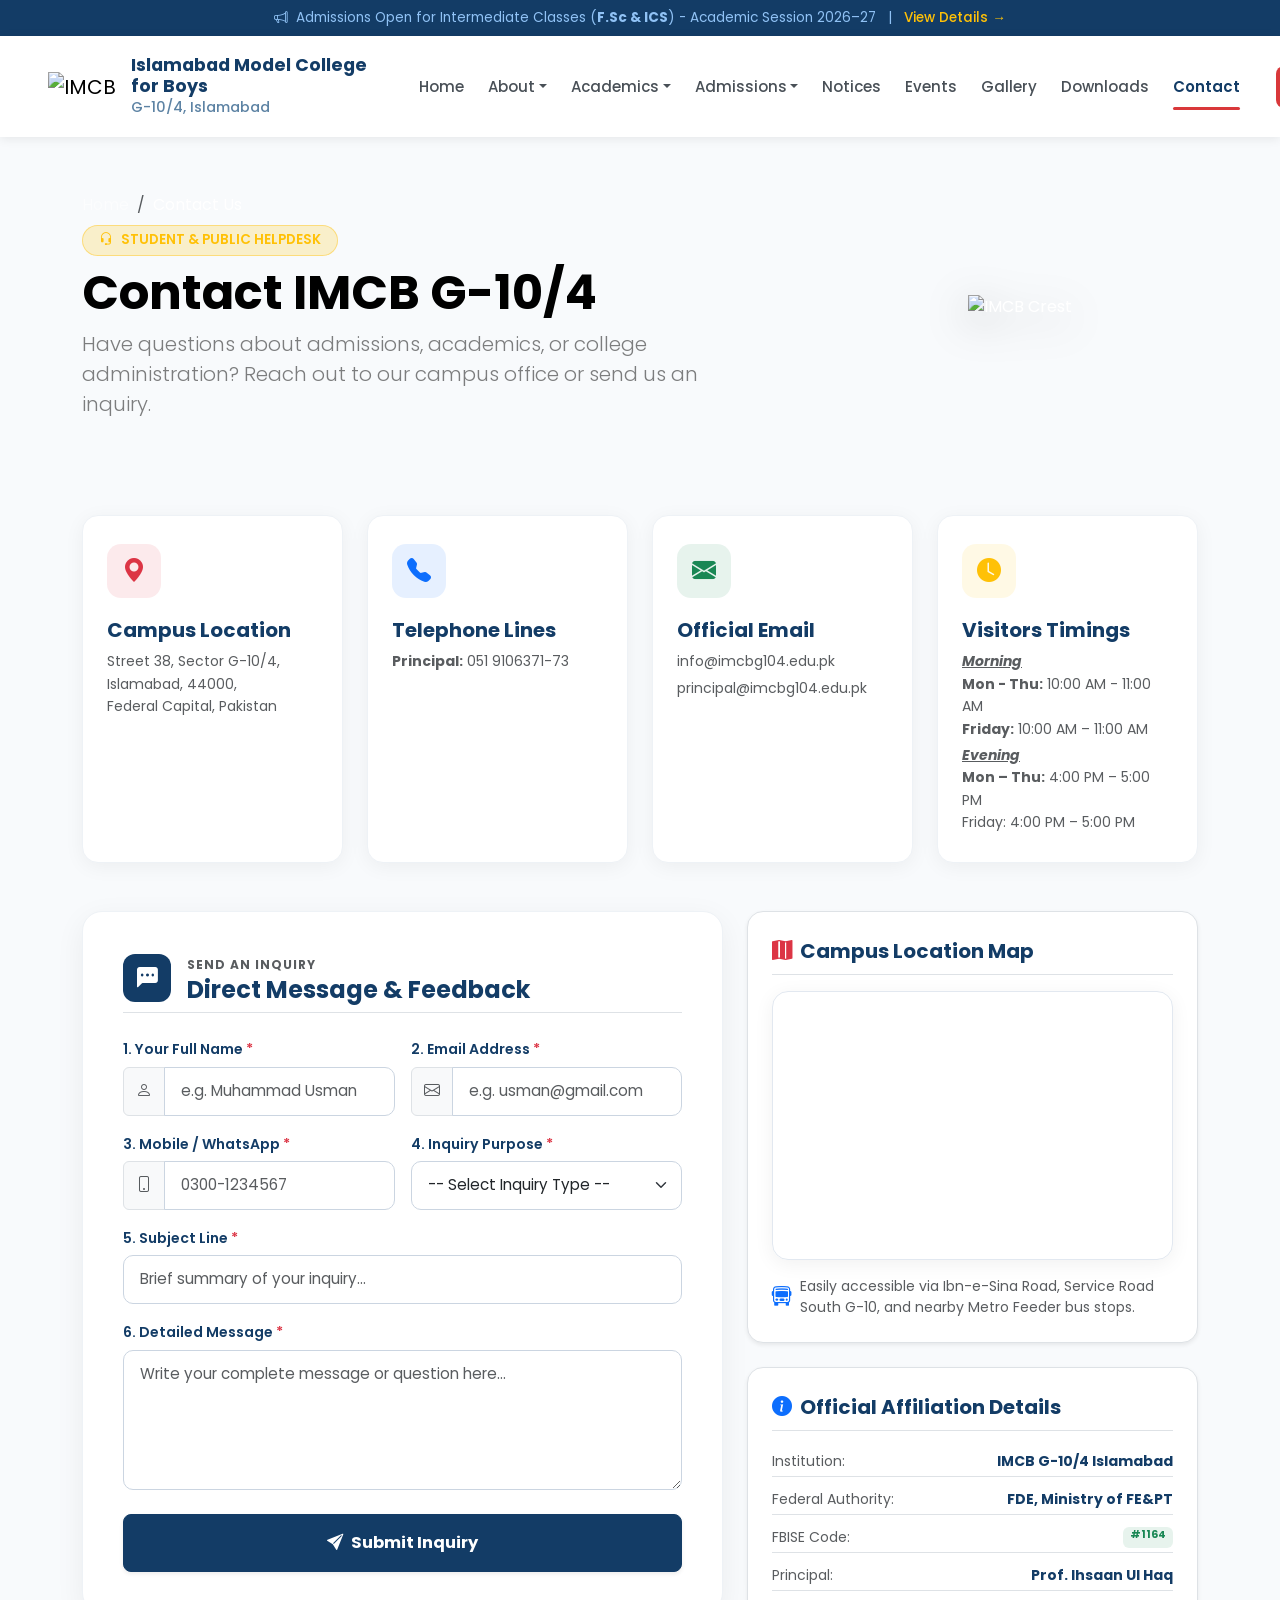
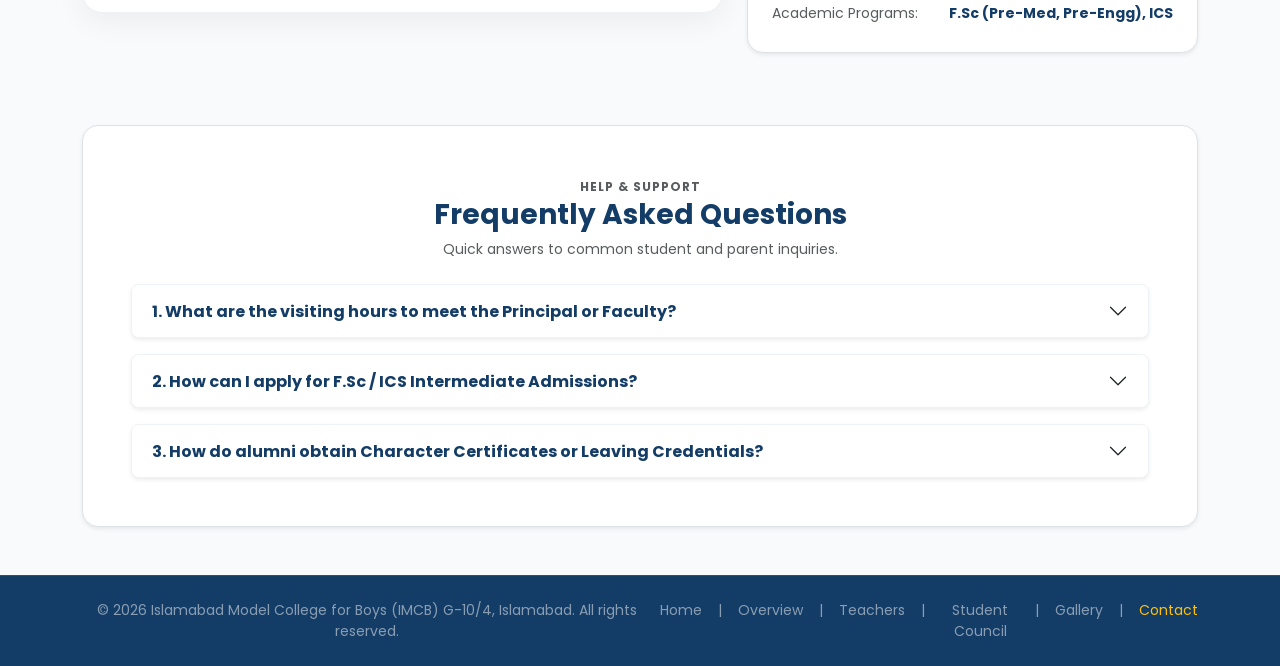
==== commit 21956c15: "index" ====
--- a/contact.html
+++ b/contact.html
@@ -257,11 +257,11 @@
           <h5 class="fw-bold text-navy mb-2">Visitors Timings</h5>
           <p class="small text-muted mb-1" style="line-height: 1.6;">
             <b><i><u>Morning</u></i></b><strong><br>Mon - Thu:</strong> 10:00 AM - 11:00 AM <br>
+            <strong>Friday:</strong> 10:00 AM – 11:00 AM <br>
+          </p>
+          <p class="small text-muted mb-0" style="line-height: 1.6;">
             <b><i><u>Evening</u></i></b><strong><br>Mon – Thu:</strong> 4:00 PM – 5:00 PM <br>
-          </p>
-          <p class="small text-muted mb-0" style="line-height: 1.6;">
-            <b><i><u>Morning</u></i></b><strong><br><strong>Friday:</strong> 10:00 AM – 11:00 AM <br>
-            <b><i><u>Evening</u></i></b><strong><br> Friday:</strong> 4:00 PM – 5:00 PM <br>
+            Friday:</strong> 4:00 PM – 5:00 PM <br>
           </p>
         </div>
       </div>
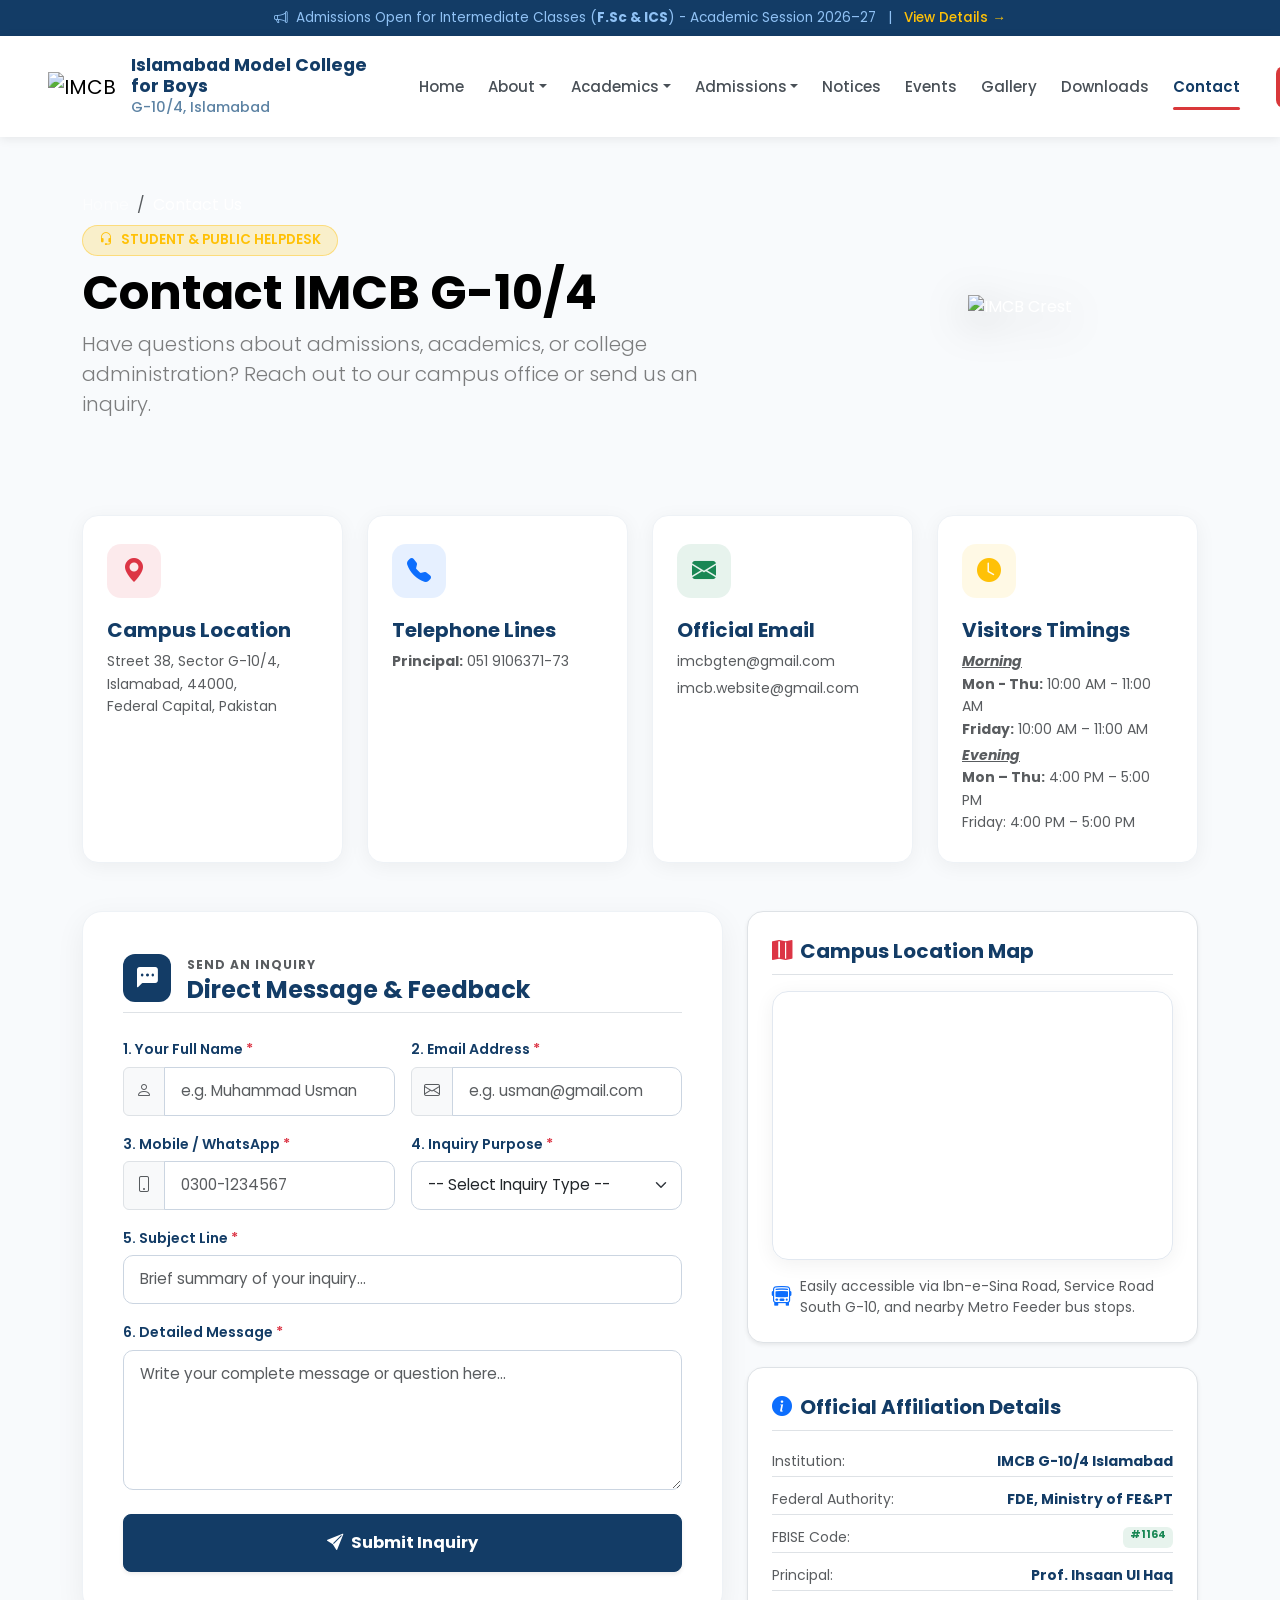
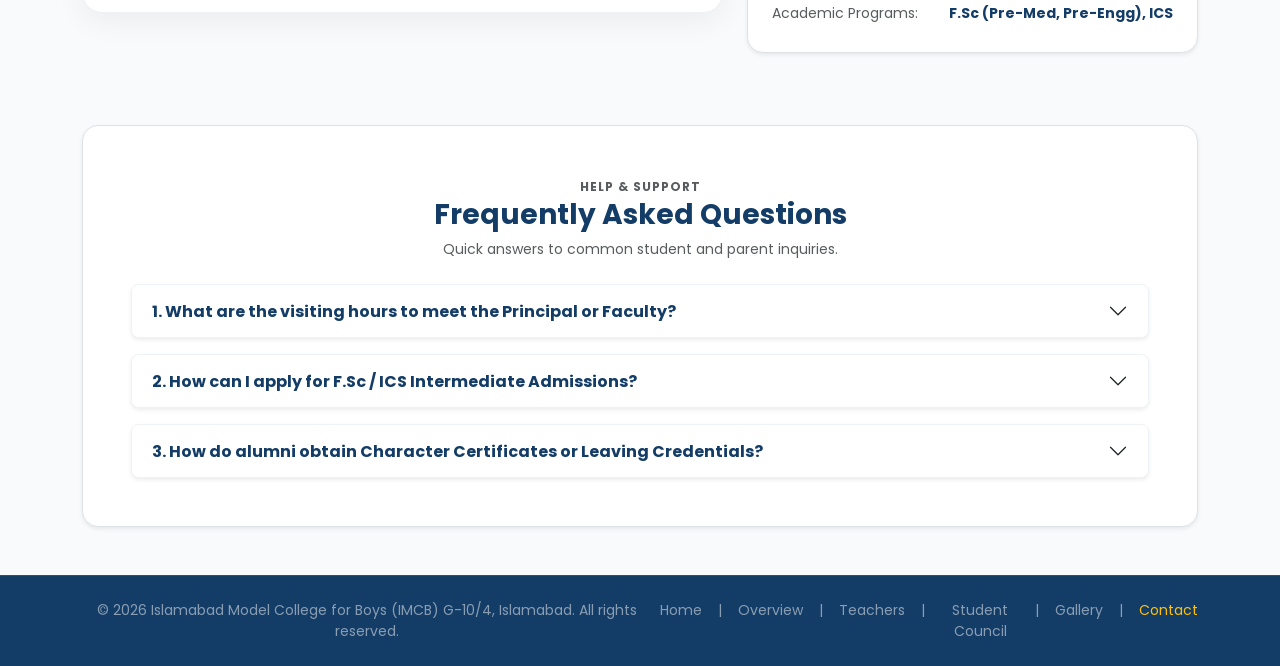
==== commit c044bece: "Attach contact inquiry form and official contact links to imcbgten@gmail.com" ====
--- a/contact.html
+++ b/contact.html
@@ -240,10 +240,10 @@
           </div>
           <h5 class="fw-bold text-navy mb-2">Official Email</h5>
           <p class="small text-muted mb-1" style="line-height: 1.6;">
-            <a href="mailto:imcbgten@gmail.com" class="text-decoration-none text-muted">info@imcbg104.edu.pk</a>
+            <a href="mailto:imcbgten@gmail.com" class="text-decoration-none text-muted">imcbgten@gmail.com</a>
           </p>
           <p class="small text-muted mb-0" style="line-height: 1.6;">
-            <a href="mailto:imcbgten@gmail.com.edu.pk" class="text-decoration-none text-muted">principal@imcbg104.edu.pk</a>
+            <a href="mailto:imcb.website@gmail.com" class="text-decoration-none text-muted">imcb.website@gmail.com</a>
           </p>
         </div>
       </div>
@@ -286,7 +286,11 @@
           <!-- Alert Container -->
           <div id="formAlertContainer"></div>
 
-          <form id="contactForm" action="https://formsubmit.co/ajax/imcbg104@gmail.com" method="POST">
+          <form id="contactForm" action="https://formsubmit.co/ajax/imcbgten@gmail.com" method="POST">
+            <!-- FormSubmit Configurations -->
+            <input type="hidden" name="_subject" value="📩 New Inquiry from IMCB G-10/4 Website">
+            <input type="hidden" name="_captcha" value="false">
+            <input type="hidden" name="_template" value="table">
             <div class="row g-3">
               
               <!-- Full Name -->
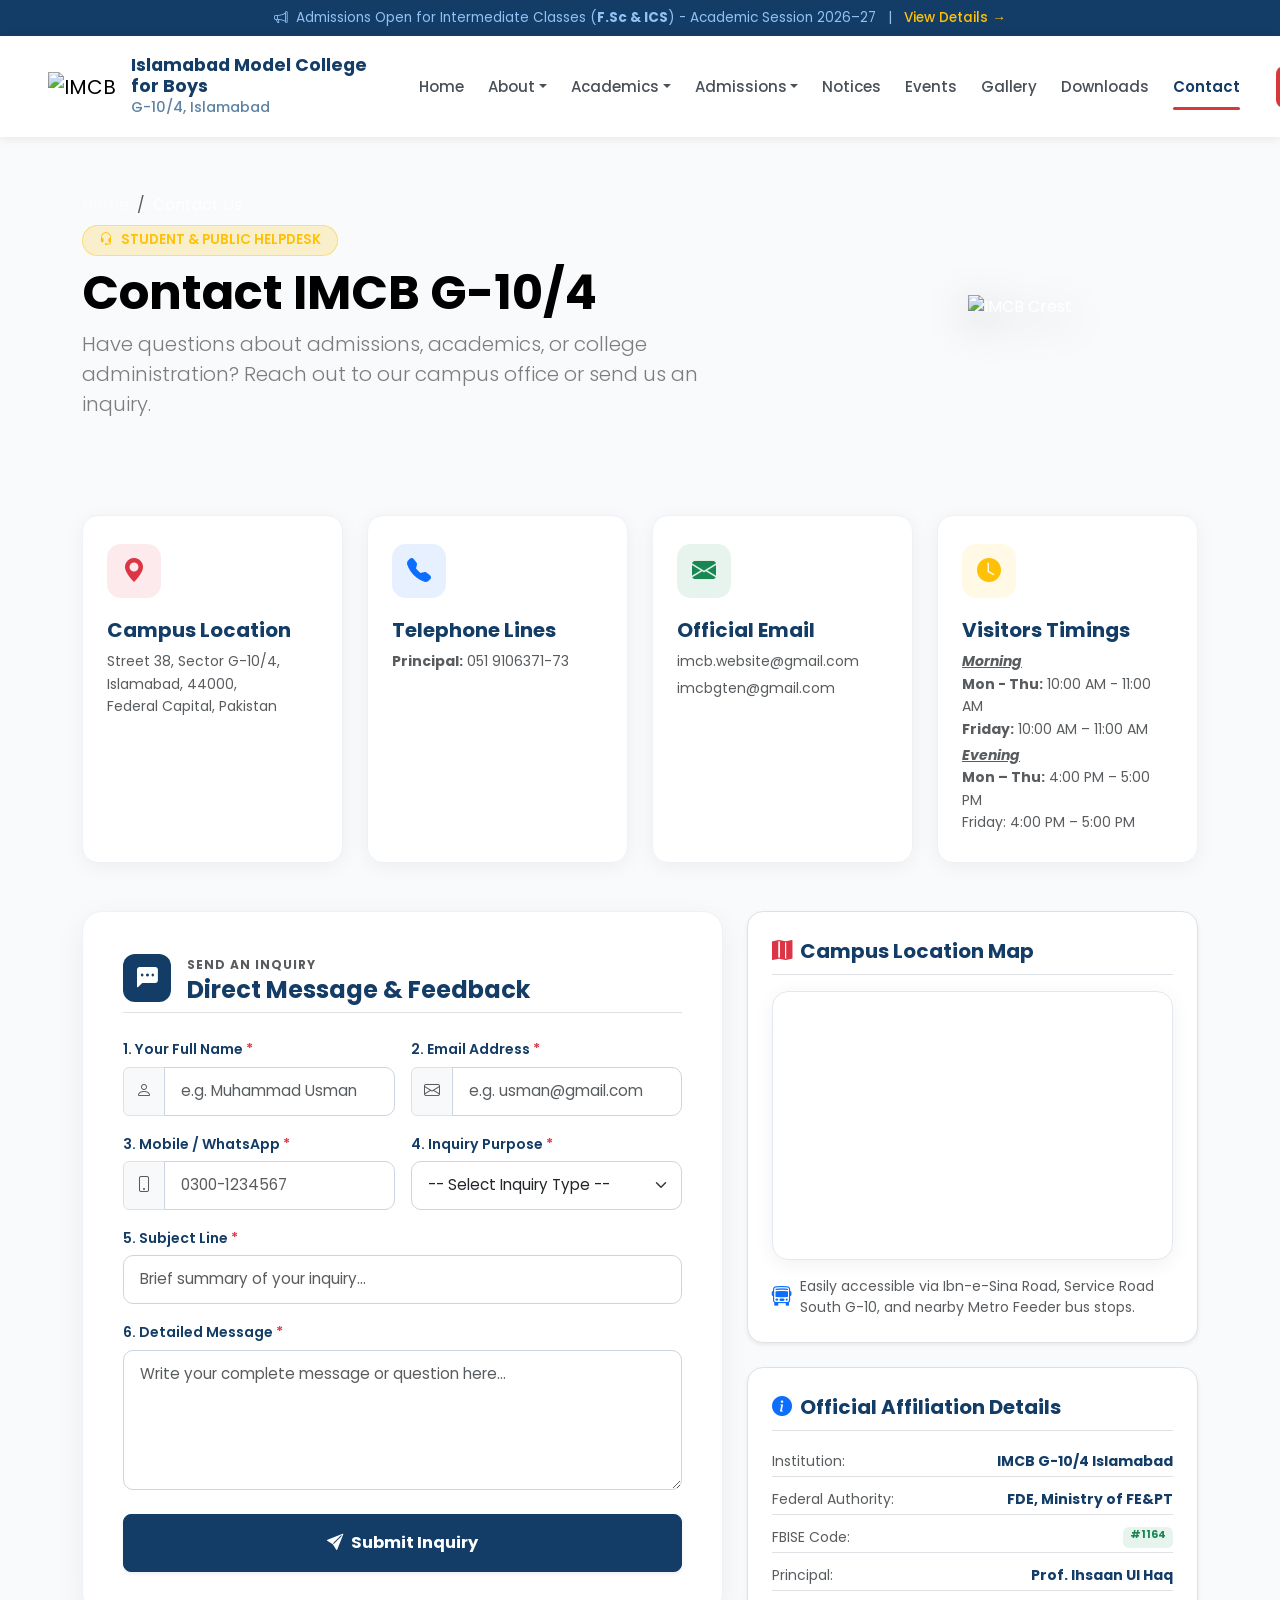
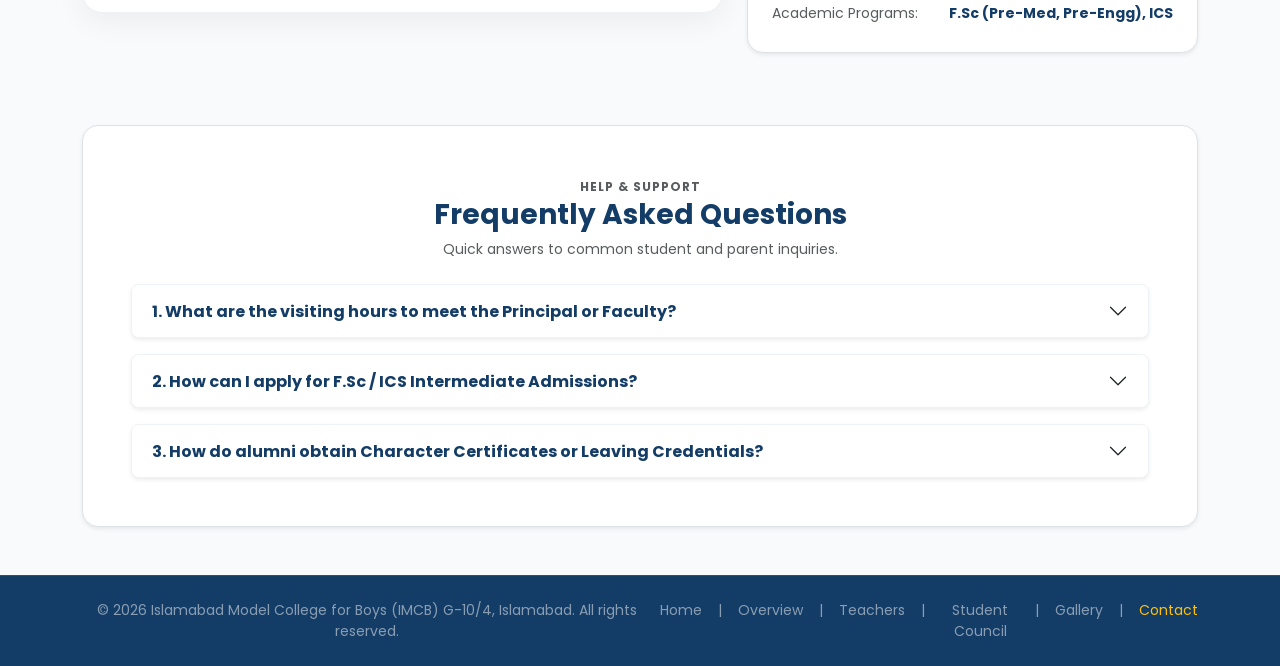
==== commit df74c2a1: "Update contact inquiry form action and official email card to imcb.website@gmail.com" ====
--- a/contact.html
+++ b/contact.html
@@ -240,10 +240,10 @@
           </div>
           <h5 class="fw-bold text-navy mb-2">Official Email</h5>
           <p class="small text-muted mb-1" style="line-height: 1.6;">
+            <a href="mailto:imcb.website@gmail.com" class="text-decoration-none text-muted">imcb.website@gmail.com</a>
+          </p>
+          <p class="small text-muted mb-0" style="line-height: 1.6;">
             <a href="mailto:imcbgten@gmail.com" class="text-decoration-none text-muted">imcbgten@gmail.com</a>
-          </p>
-          <p class="small text-muted mb-0" style="line-height: 1.6;">
-            <a href="mailto:imcb.website@gmail.com" class="text-decoration-none text-muted">imcb.website@gmail.com</a>
           </p>
         </div>
       </div>
@@ -286,7 +286,7 @@
           <!-- Alert Container -->
           <div id="formAlertContainer"></div>
 
-          <form id="contactForm" action="https://formsubmit.co/ajax/imcbgten@gmail.com" method="POST">
+          <form id="contactForm" action="https://formsubmit.co/ajax/imcb.website@gmail.com" method="POST">
             <!-- FormSubmit Configurations -->
             <input type="hidden" name="_subject" value="📩 New Inquiry from IMCB G-10/4 Website">
             <input type="hidden" name="_captcha" value="false">
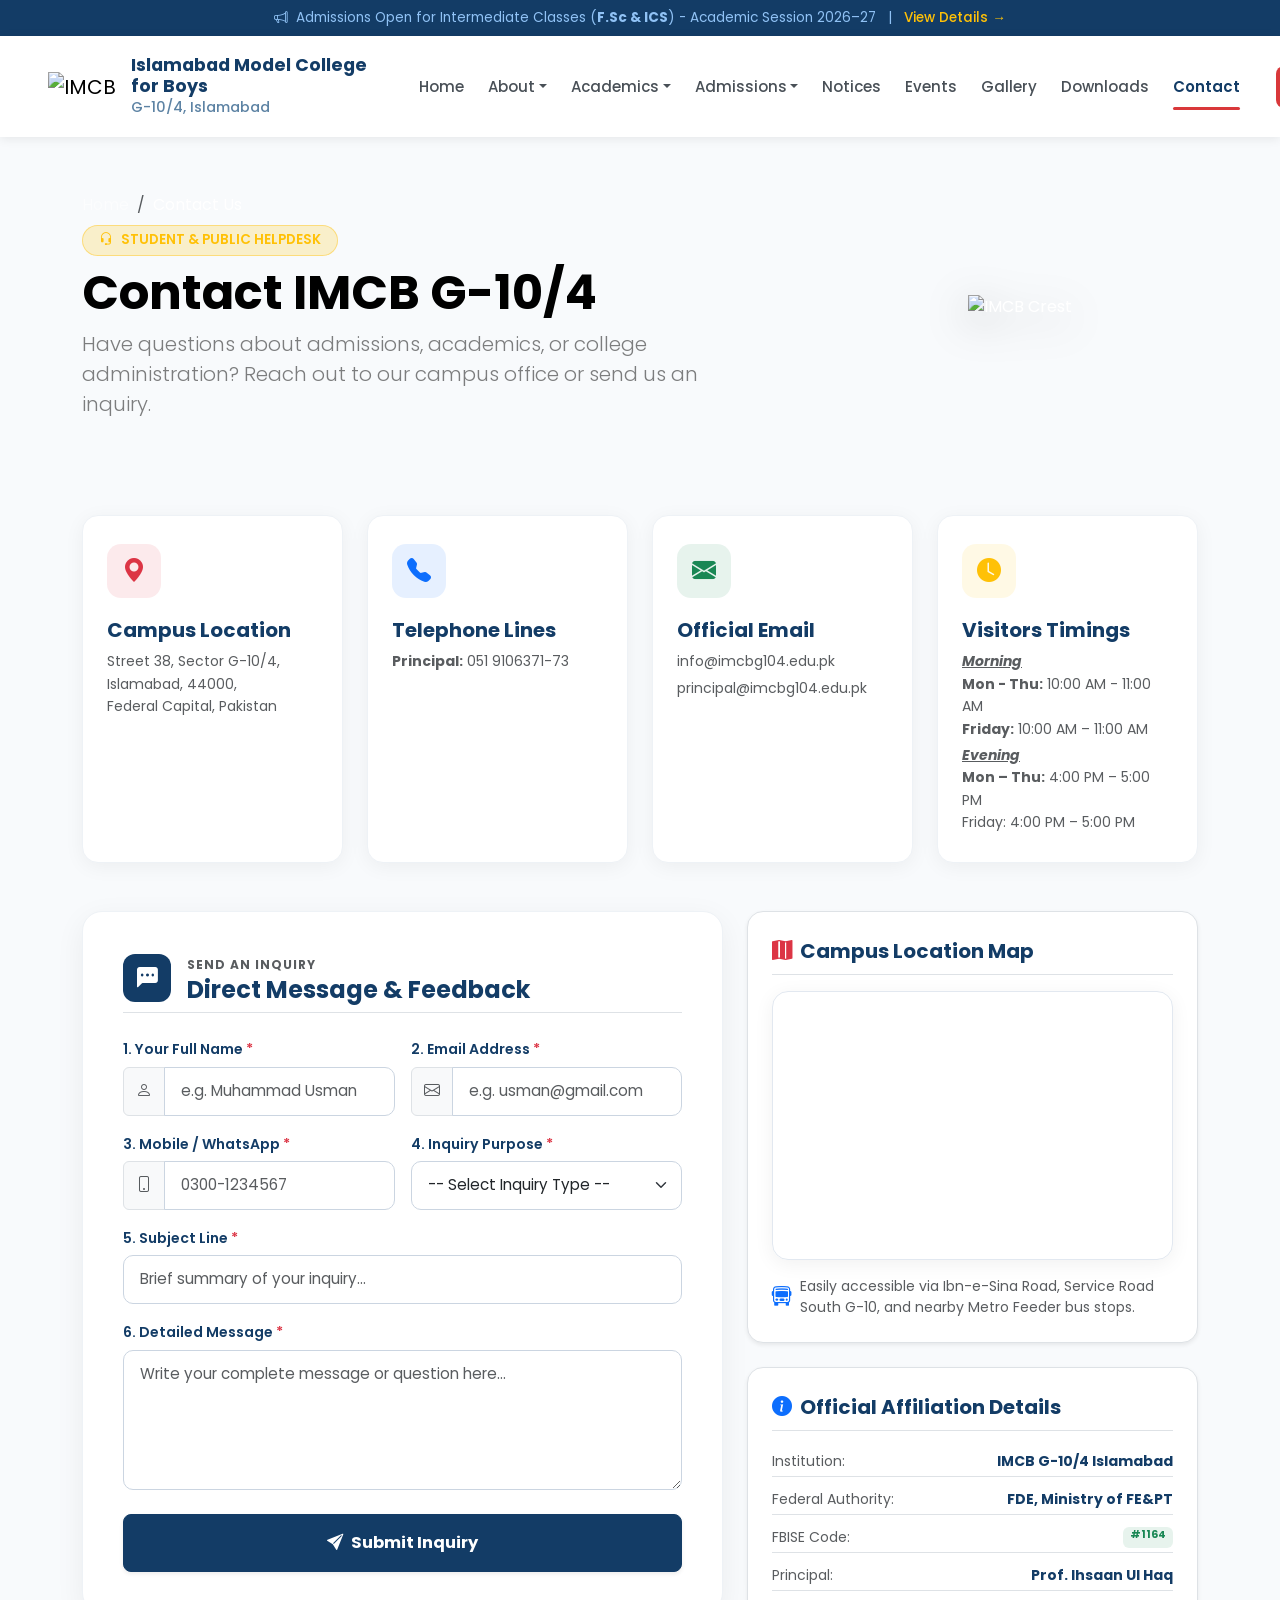
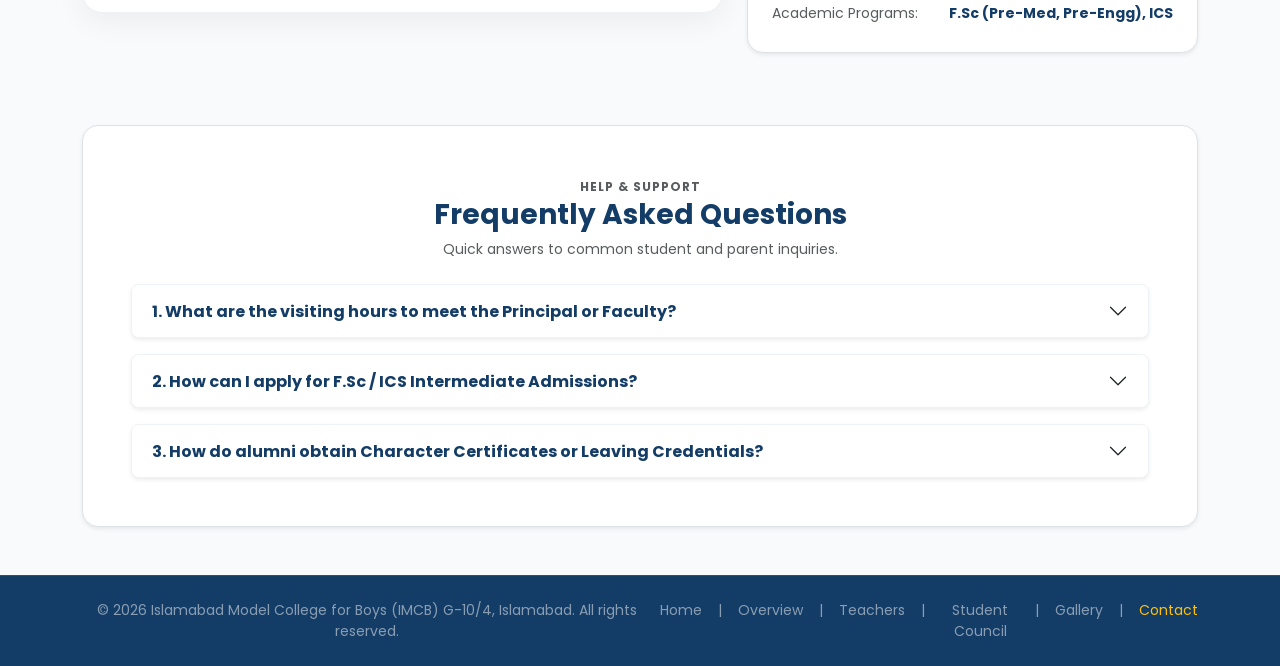
==== commit 2666b955: "Add council-president official card to gallery, fix dynamic cache-busting and category filter mappin" ====
--- a/contact.html
+++ b/contact.html
@@ -240,10 +240,10 @@
           </div>
           <h5 class="fw-bold text-navy mb-2">Official Email</h5>
           <p class="small text-muted mb-1" style="line-height: 1.6;">
-            <a href="mailto:imcb.website@gmail.com" class="text-decoration-none text-muted">imcb.website@gmail.com</a>
+            <a href="mailto:imcbgten@gmail.com" class="text-decoration-none text-muted">info@imcbg104.edu.pk</a>
           </p>
           <p class="small text-muted mb-0" style="line-height: 1.6;">
-            <a href="mailto:imcbgten@gmail.com" class="text-decoration-none text-muted">imcbgten@gmail.com</a>
+            <a href="mailto:imcbgten@gmail.com.edu.pk" class="text-decoration-none text-muted">principal@imcbg104.edu.pk</a>
           </p>
         </div>
       </div>
--- a/index.css
+++ b/index.css
@@ -1093,4 +1093,23 @@
     padding: 0.5rem 0.45rem !important;
     gap: 5px !important;
   }
-}+}
+
+/* Inter-House System Cards */
+.house-card {
+  border-radius: 14px;
+  padding: 1.25rem;
+  color: #fff;
+  position: relative;
+  overflow: hidden;
+  transition: transform 0.25s ease, box-shadow 0.25s ease;
+  box-shadow: 0 4px 12px rgba(0,0,0,0.06);
+}
+.house-card:hover {
+  transform: translateY(-3px);
+  box-shadow: 0 8px 20px rgba(0,0,0,0.12);
+}
+.house-jinnah { background: linear-gradient(135deg, #10b981 0%, #047857 100%); }
+.house-iqbal { background: linear-gradient(135deg, #3b82f6 0%, #1d4ed8 100%); }
+.house-syed { background: linear-gradient(135deg, #f59e0b 0%, #d97706 100%); }
+.house-liaquat { background: linear-gradient(135deg, #ef4444 0%, #b91c1c 100%); }
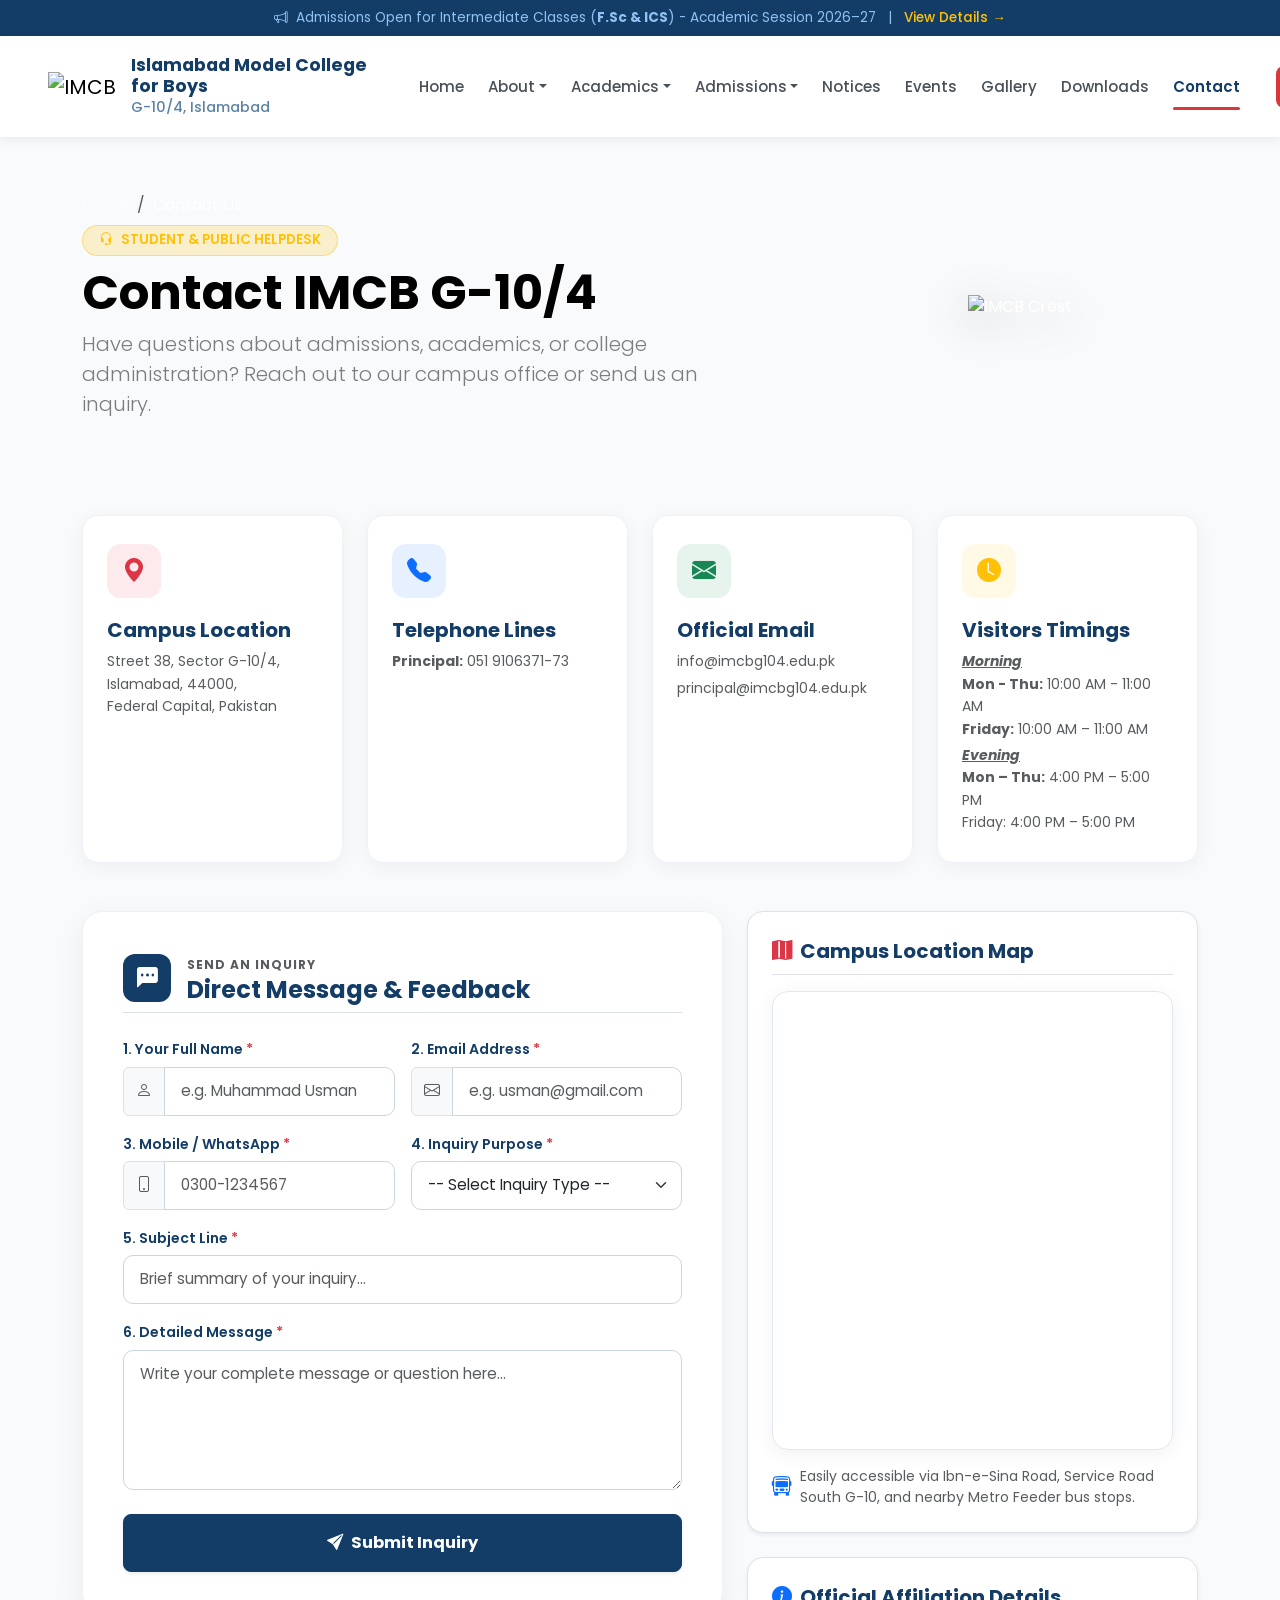
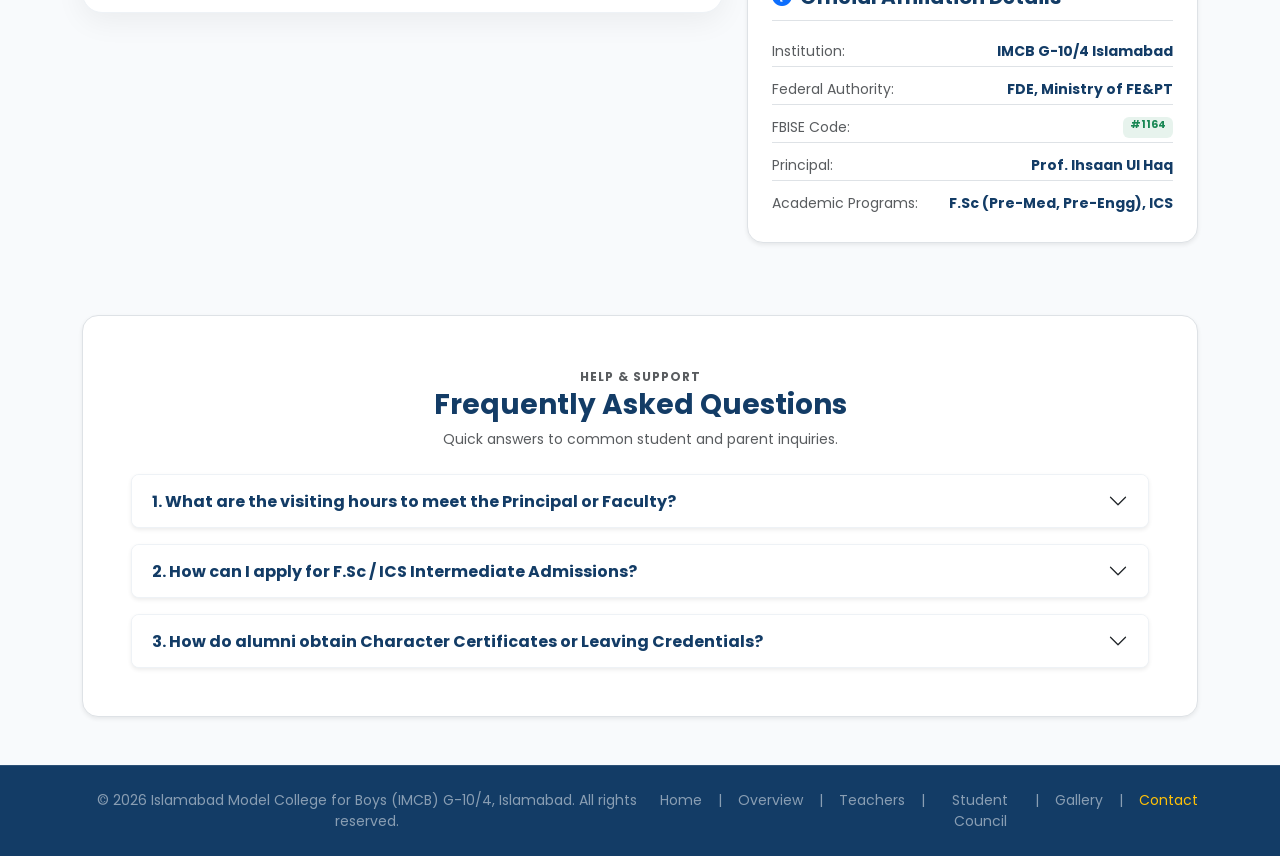
==== commit f9259f41: "contact.html" ====
--- a/contact.html
+++ b/contact.html
@@ -369,15 +369,7 @@
             <h5 class="fw-bold text-navy mb-0">Campus Location Map</h5>
           </div>
           <div class="map-container mb-3">
-            <iframe 
-              src="https://www.google.com/maps/dir//Islamabad+Model+College+for+Boys+G-10%2F4,+M2GC%2BGQV,+Street+38,+G-10%2F4+G+10%2F4+G-10,+Islamabad,+Pakistan/@33.676748,73.0227362,16z/data=!4m16!1m7!3m6!1s0x38dfbe20ce16faed:0xaf8cb89e6d8e930b!2sIslamabad+Model+College+for+Boys+G-10%2F4!8m2!3d33.6763672!4d73.02191!16s%2Fg%2F11xf48sdw!4m7!1m0!1m5!1m1!1s0x38dfbe20ce16faed:0xaf8cb89e6d8e930b!2m2!1d73.0219609!2d33.6763942?entry=ttu&g_ep=EgoyMDI2MDkxNi4wIKXMDSoASAFQAw%3D%3D" 
-              width="100%" 
-              height="260" 
-              style="border:0;" 
-              allowfullscreen="" 
-              loading="lazy" 
-              referrerpolicy="no-referrer-when-downgrade">
-            </iframe>
+           <iframe src="https://www.google.com/maps/embed?pb=!1m18!1m12!1m3!1d3320.2584413862423!2d73.01933507631807!3d33.676371637482816!2m3!1f0!2f0!3f0!3m2!1i1024!2i768!4f13.1!3m3!1m2!1s0x38dfbe20ce16faed%3A0xaf8cb89e6d8e930b!2sIslamabad%20Model%20College%20for%20Boys%20G-10%2F4!5e0!3m2!1sen!2s!4v1790428838449!5m2!1sen!2s" width="600" height="450" style="border:0;" allowfullscreen="" loading="lazy" referrerpolicy="strict-origin-when-cross-origin"></iframe>
           </div>
           <div class="small text-muted d-flex align-items-center gap-2">
             <i class="bi bi-bus-front text-primary fs-5"></i>
